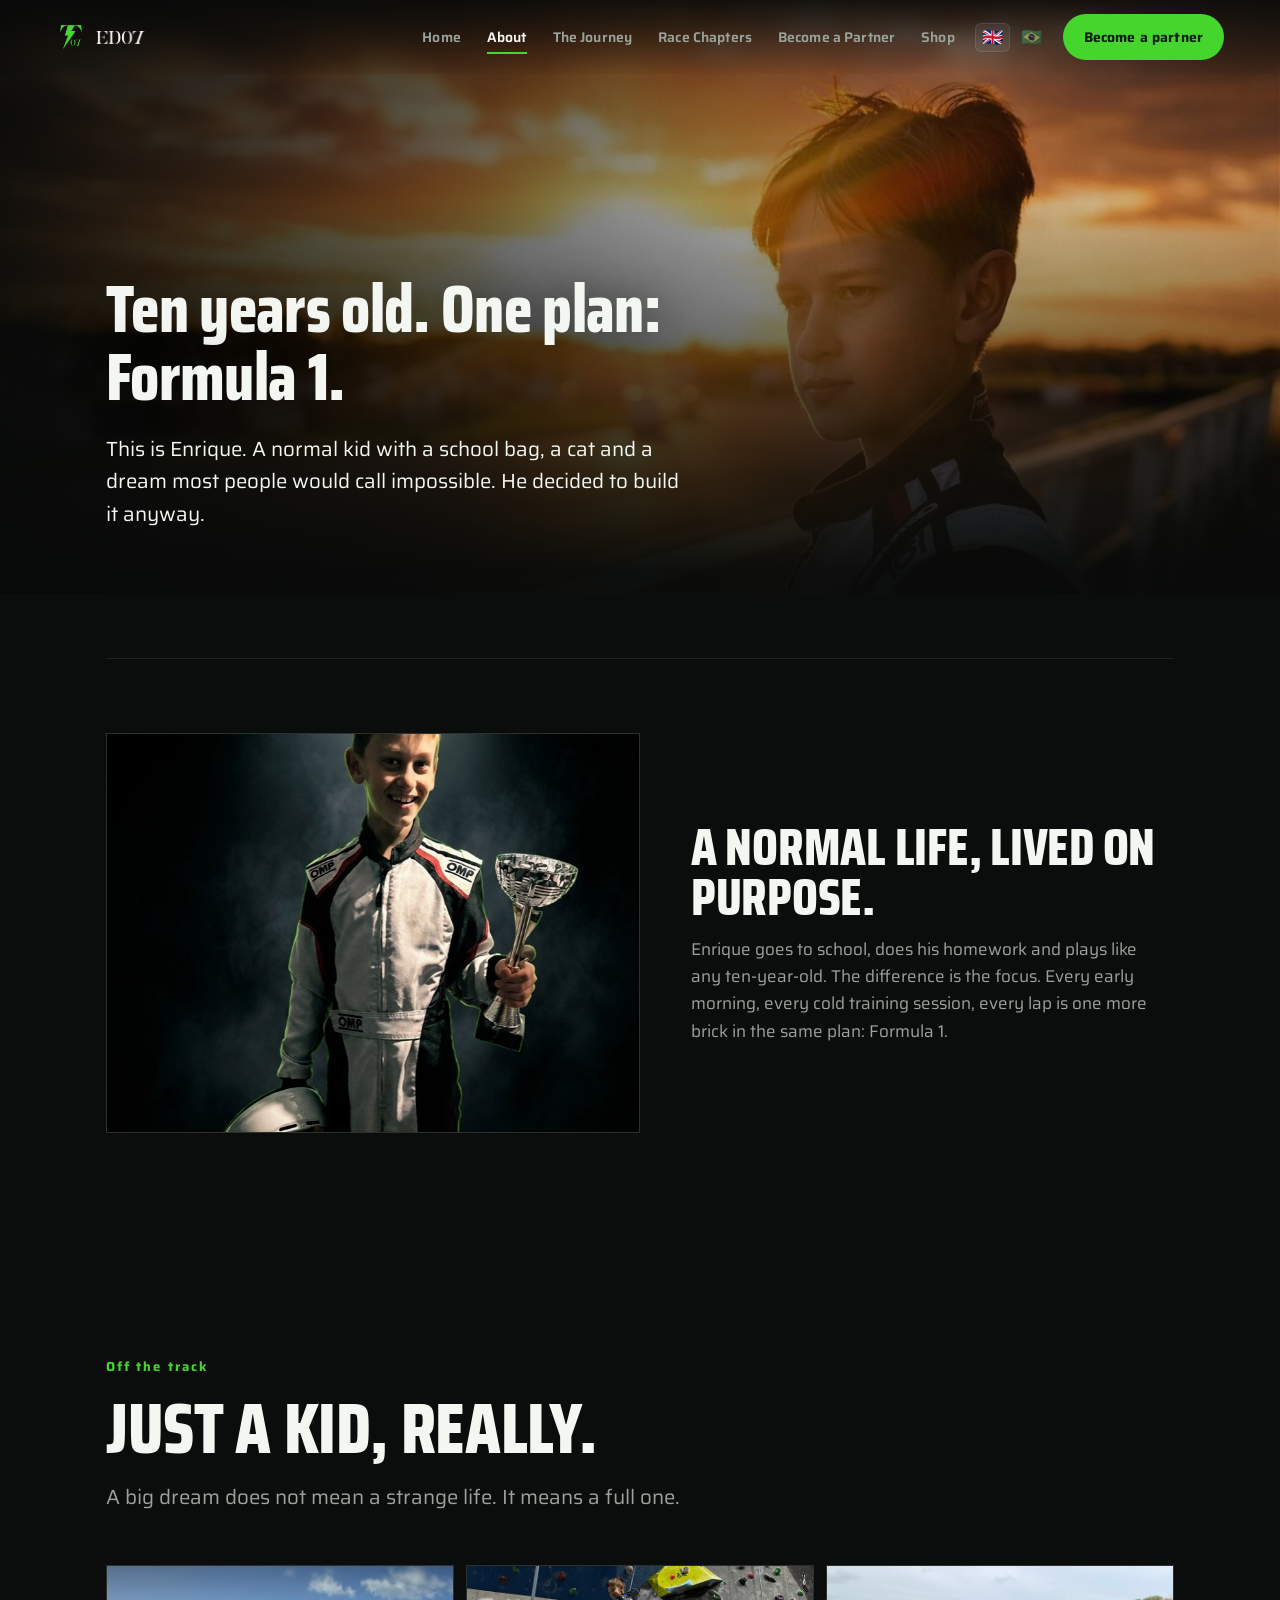
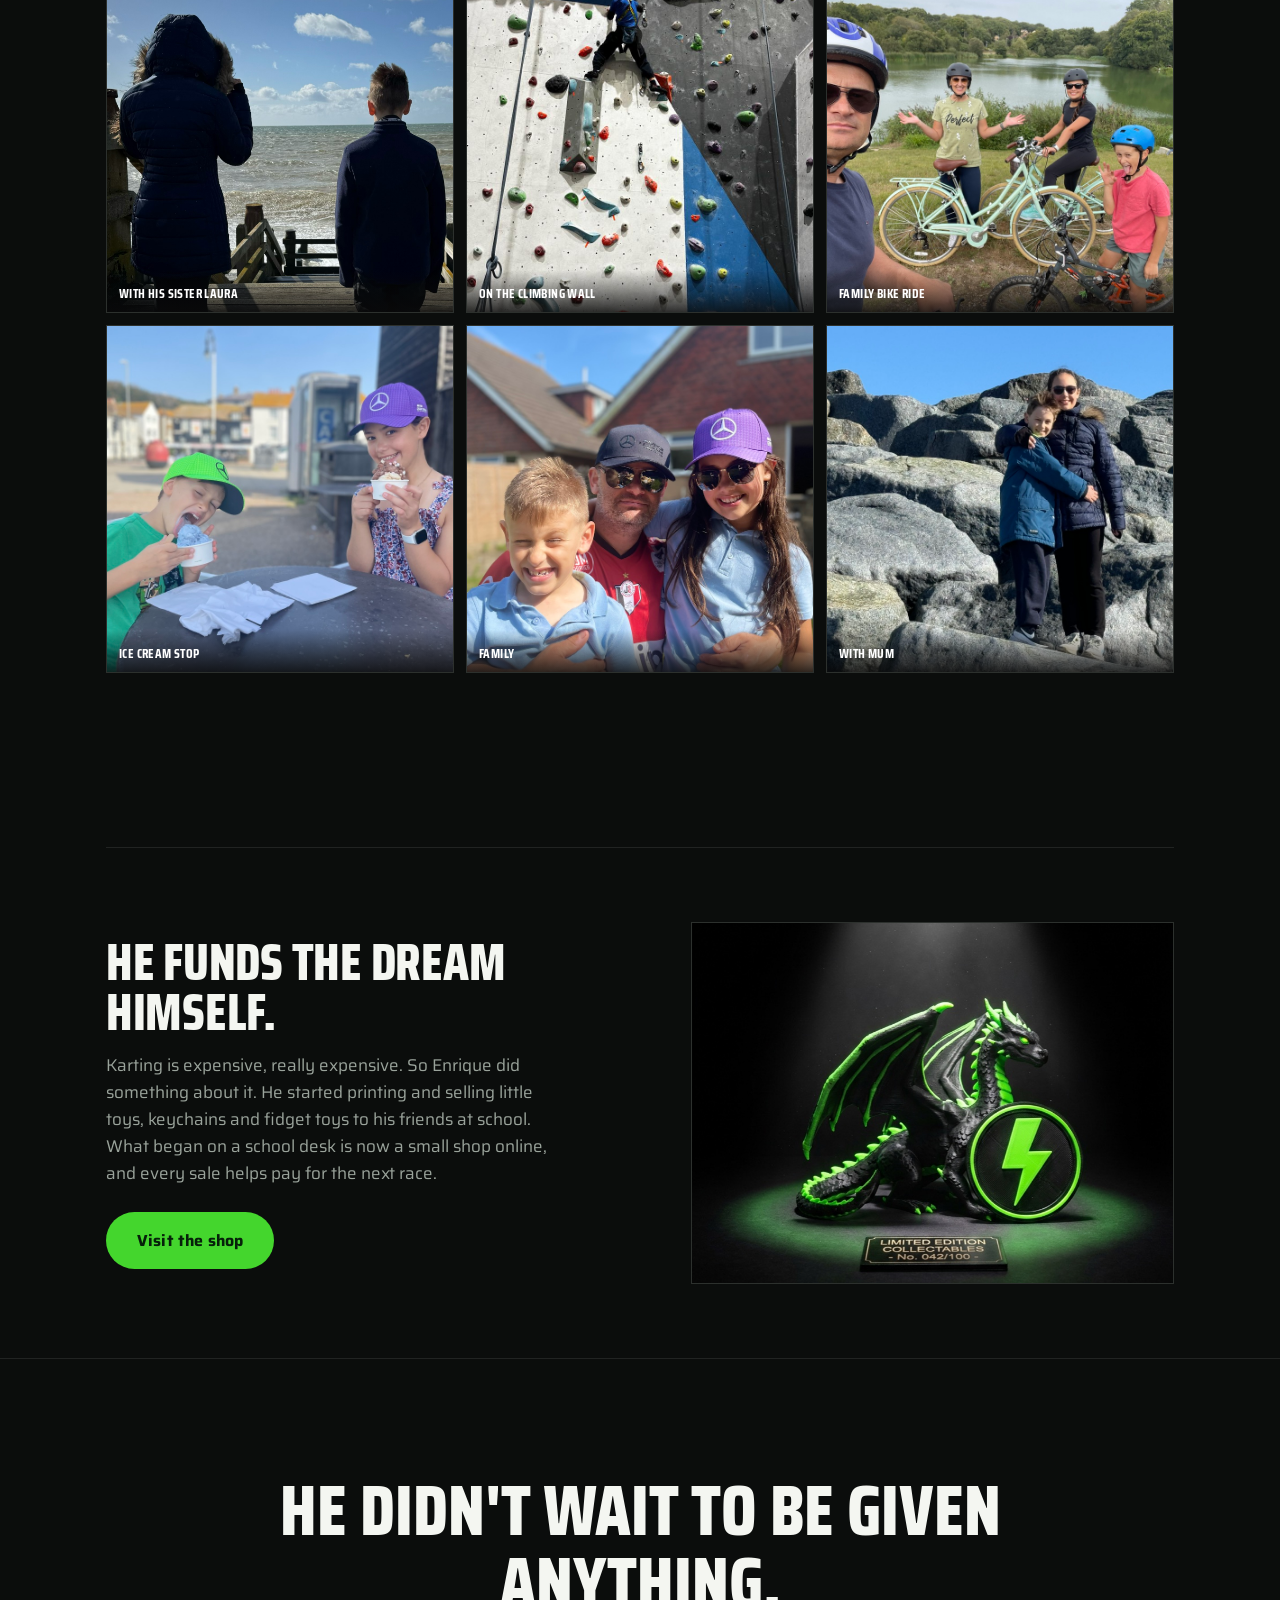
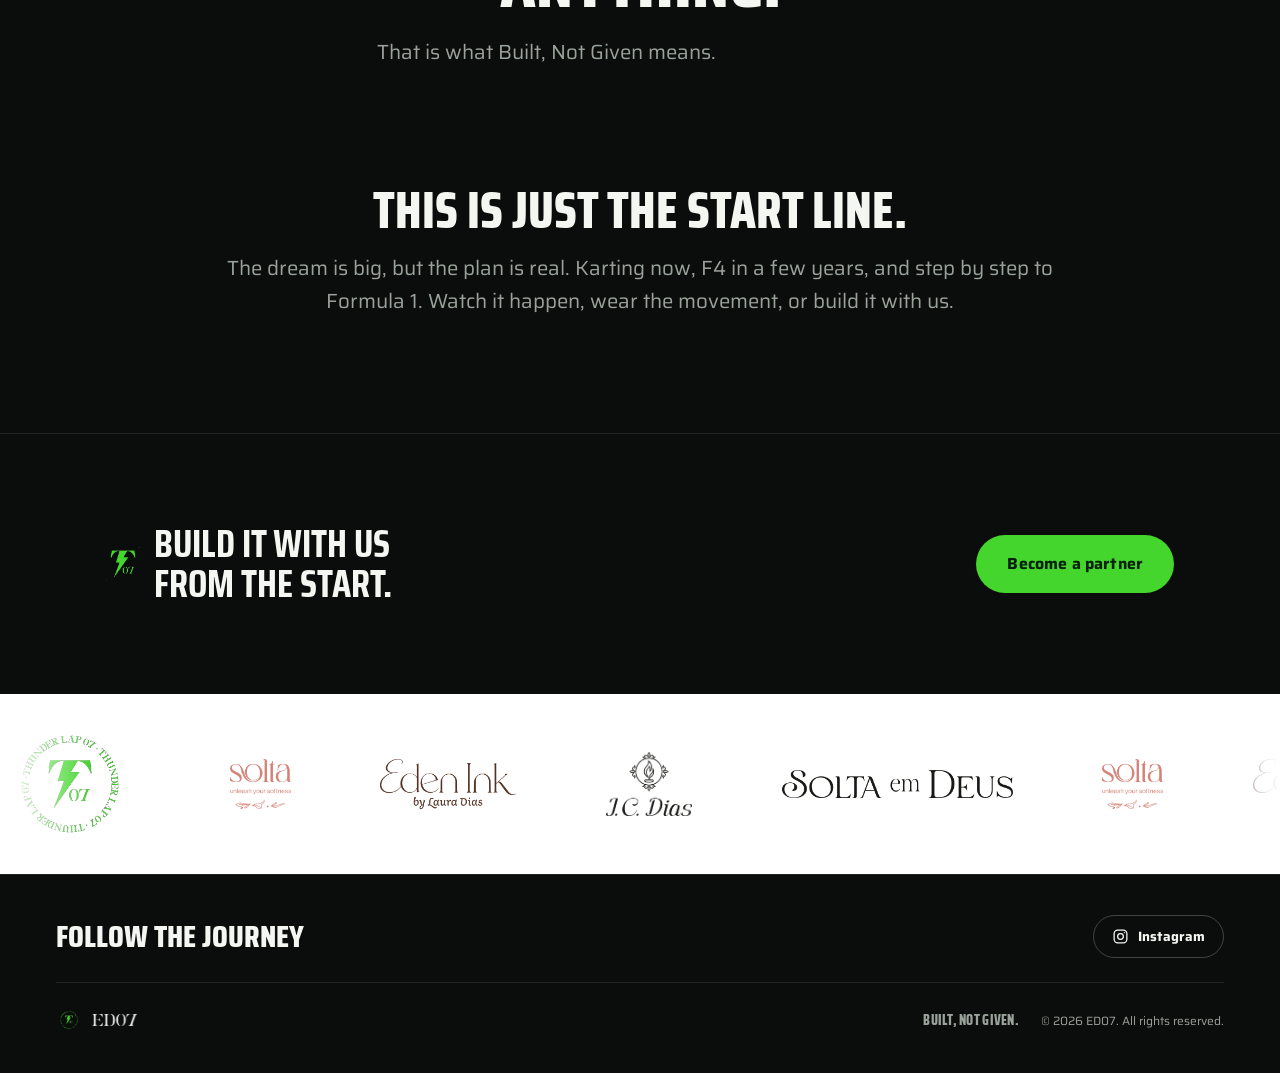
==== about.html @ 22069d7a "About: fix hero crop + real off-track life photos in gallery Co-Authored-By: Claude Opus 4.8 <norepl" ====
<!DOCTYPE html>
<html lang="en">
<head>
<meta charset="UTF-8">
<meta name="viewport" content="width=device-width, initial-scale=1.0">
<title>About — ED07</title>
<meta name="description" content="A ten-year-old with one plan: Formula 1. The story of Enrique, and why it is Built, Not Given.">
<link rel="preconnect" href="https://fonts.googleapis.com">
<link rel="preconnect" href="https://fonts.gstatic.com" crossorigin>
<link href="https://fonts.googleapis.com/css2?family=Saira:wght@400;600;700&family=Saira+Condensed:wght@700;800&display=swap" rel="stylesheet">
<link rel="stylesheet" href="ed07.css">
</head>
<body>

<!-- NAV -->
<header class="nav">
  <a class="brand" href="index.html" aria-label="ED07 home">
    <img class="mk" src="assets/ed07-mark-green.png" alt="">
    <img class="wd" src="assets/ed07-wordmark-white.png" alt="ED07">
  </a>
  <nav class="links" aria-label="Primary">
    <a href="index.html" data-i18n="nav.home">Home</a>
    <a href="journey.html" data-i18n="nav.journey">The Journey</a>
    <a href="race-chapters.html" data-i18n="nav.race">Race Chapters</a>
    <a href="become-a-partner.html" data-i18n="nav.partner">Become a Partner</a>
    <a href="shop.html" data-i18n="nav.shop">Shop</a>
  </nav>
  <div class="tools">
    <div class="lang" role="group" aria-label="Language">
      <button data-lang="en" aria-pressed="true" title="English">🇬🇧</button>
      <button data-lang="pt" aria-pressed="false" title="Português (Brasil)">🇧🇷</button>
    </div>
    <a class="btn btn-primary" href="become-a-partner.html" data-i18n="cta.partner">Become a partner</a>
    <button class="burger" aria-label="Menu" aria-expanded="false">
      <svg width="22" height="22" viewBox="0 0 24 24" fill="none" stroke="currentColor" stroke-width="2"><line x1="3" y1="7" x2="21" y2="7"/><line x1="3" y1="12" x2="21" y2="12"/><line x1="3" y1="17" x2="21" y2="17"/></svg>
    </button>
  </div>
</header>

<!-- HERO -->
<section class="hero hero-short">
  <div class="hero-photo"><img src="assets/gateway-hero.jpg" alt="Enrique off the track" style="object-position:68% 14%"></div>
  <div class="hero-grad"></div>
  <div class="wrap hero-inner">
    <h1 class="display" data-reveal="1" data-i18n="ab.h1">Ten years old. One plan: Formula 1.</h1>
    <p class="hero-sub" data-reveal="2" data-i18n="ab.sub">This is Enrique. A normal kid with a school bag, a cat and a dream most people would call impossible. He decided to build it anyway.</p>
  </div>
</section>

<!-- STORY -->
<main>
  <div class="wrap">
    <section class="prod">
      <div class="prod-media"><img src="assets/card-enrique.jpg" alt="Enrique at home"></div>
      <div class="prod-copy">
        <h2 data-i18n="ab.b1.t">A normal life, lived on purpose.</h2>
        <p data-i18n="ab.b1.p">Enrique goes to school, does his homework and plays like any ten-year-old. The difference is the focus. Every early morning, every cold training session, every lap is one more brick in the same plan: Formula 1.</p>
      </div>
    </section>
  </div>

  <!-- OFF-TRACK GALLERY -->
  <section class="events about-gallery">
    <div class="wrap">
      <p class="kicker" data-i18n="ab.gal.kicker">Off the track</p>
      <h2 data-i18n="ab.gal.t">Just a kid, really.</h2>
      <p class="lede" data-i18n="ab.gal.lede">A big dream does not mean a strange life. It means a full one.</p>
      <div class="ev-grid">
        <div class="tile"><img src="assets/real-sea-laura.jpg" alt="Enrique and his sister Laura at the sea" style="object-position:60% 35%"><span class="cap" data-i18n="ab.gal.1">With his sister Laura</span></div>
        <div class="tile"><img src="assets/real-climbing.jpg" alt="Enrique on the climbing wall" style="object-position:50% 30%"><span class="cap" data-i18n="ab.gal.2">On the climbing wall</span></div>
        <div class="tile"><img src="assets/real-family-bikes.jpg" alt="The whole family on a bike ride"><span class="cap" data-i18n="ab.gal.3">Family bike ride</span></div>
        <div class="tile"><img src="assets/real-icecream.jpg" alt="Ice cream by the sea" style="object-position:50% 45%"><span class="cap" data-i18n="ab.gal.4">Ice cream stop</span></div>
        <div class="tile"><img src="assets/real-family-garden.jpg" alt="Enrique with his dad and sister" style="object-position:50% 40%"><span class="cap" data-i18n="ab.gal.5">Family</span></div>
        <div class="tile"><img src="assets/real-mum.jpg" alt="Enrique with his mum" style="object-position:50% 30%"><span class="cap" data-i18n="ab.gal.6">With mum</span></div>
      </div>
    </div>
  </section>

  <div class="wrap">
    <section class="prod rev">
      <div class="prod-media"><img src="assets/card-collect.jpg" alt="The 3D printed toys Enrique makes and sells"></div>
      <div class="prod-copy">
        <h2 data-i18n="ab.b2.t">He funds the dream himself.</h2>
        <p data-i18n="ab.b2.p">Karting is expensive, really expensive. So Enrique did something about it. He started printing and selling little toys, keychains and fidget toys to his friends at school. What began on a school desk is now a small shop online, and every sale helps pay for the next race.</p>
        <a class="btn btn-primary btn-lg" href="shop.html" data-i18n="ab.b2.btn">Visit the shop</a>
      </div>
    </section>
  </div>

  <!-- PULL QUOTE -->
  <section class="pullquote">
    <div class="wrap">
      <p class="pq" data-reveal="1" data-i18n="ab.pull">He didn't wait to be given anything.</p>
      <p class="pqs" data-reveal="2" data-i18n="ab.pull2">That is what Built, Not Given means.</p>
    </div>
  </section>

  <!-- END -->
  <section class="pullquote" style="border-top:0;padding-top:0">
    <div class="wrap">
      <p class="pq" style="font-size:clamp(1.8rem,4.5vw,3.2rem)" data-i18n="ab.end.t">This is just the start line.</p>
      <p class="pqs" style="max-width:60ch;margin-left:auto;margin-right:auto" data-i18n="ab.end.p">The dream is big, but the plan is real. Karting now, F4 in a few years, and step by step to Formula 1. Watch it happen, wear the movement, or build it with us.</p>
    </div>
  </section>
</main>

<!-- CTA BAR -->
<section class="ctabar">
  <div class="wrap row">
    <div class="msg"><img src="assets/ed07-mark-green.png" alt=""><span data-i18n="cta.bar">Build it with us from the start.</span></div>
    <a class="btn btn-primary btn-lg" href="become-a-partner.html" data-i18n="cta.partner">Become a partner</a>
  </div>
</section>

<!-- PARTNERS BAND -->
<section class="partners" aria-label="Partners">
  <div class="marquee">
    <div class="marq-set">
      <a class="plogo" href="https://instagram.com/enriquedias07thunderlap" target="_blank" rel="noopener" aria-label="ed07"><img src="assets/ed07-logo-green.png" alt="ED07 Thunder Lap"></a>
      <a class="plogo" href="https://soltalingerie.com" target="_blank" rel="noopener" aria-label="spon"><img src="assets/spon-solta.png" alt="Solta Lingerie"></a>
      <a class="plogo" href="http://edenink.jcdias.com/#en" target="_blank" rel="noopener" aria-label="eden"><img src="assets/eden-ink.png" alt="Eden Ink by Laura Dias"></a>
      <a class="plogo" href="https://jcdias.com" target="_blank" rel="noopener" aria-label="spon"><img src="assets/spon-jcdias-dark.png" alt="J. C. Dias"></a>
      <a class="plogo" href="https://www.soltaemdeus.com/en" target="_blank" rel="noopener" aria-label="spon"><img src="assets/spon-deus-dark.png" alt="Solta em Deus"></a>
      <a class="plogo" href="https://soltalingerie.com" target="_blank" rel="noopener" aria-label="spon"><img src="assets/spon-solta.png" alt="Solta Lingerie"></a>
      <a class="plogo" href="http://edenink.jcdias.com/#en" target="_blank" rel="noopener" aria-label="eden"><img src="assets/eden-ink.png" alt="Eden Ink by Laura Dias"></a>
      <a class="plogo" href="https://jcdias.com" target="_blank" rel="noopener" aria-label="spon"><img src="assets/spon-jcdias-dark.png" alt="J. C. Dias"></a>
      <a class="plogo" href="https://www.soltaemdeus.com/en" target="_blank" rel="noopener" aria-label="spon"><img src="assets/spon-deus-dark.png" alt="Solta em Deus"></a>
    </div>
    <div class="marq-set" aria-hidden="true">
      <a class="plogo" href="https://instagram.com/enriquedias07thunderlap" target="_blank" rel="noopener" aria-label="ed07"><img src="assets/ed07-logo-green.png" alt=""></a>
      <a class="plogo" href="https://soltalingerie.com" target="_blank" rel="noopener" aria-label="spon"><img src="assets/spon-solta.png" alt=""></a>
      <a class="plogo" href="http://edenink.jcdias.com/#en" target="_blank" rel="noopener" aria-label="eden"><img src="assets/eden-ink.png" alt=""></a>
      <a class="plogo" href="https://jcdias.com" target="_blank" rel="noopener" aria-label="spon"><img src="assets/spon-jcdias-dark.png" alt=""></a>
      <a class="plogo" href="https://www.soltaemdeus.com/en" target="_blank" rel="noopener" aria-label="spon"><img src="assets/spon-deus-dark.png" alt=""></a>
      <a class="plogo" href="https://soltalingerie.com" target="_blank" rel="noopener" aria-label="spon"><img src="assets/spon-solta.png" alt=""></a>
      <a class="plogo" href="http://edenink.jcdias.com/#en" target="_blank" rel="noopener" aria-label="eden"><img src="assets/eden-ink.png" alt=""></a>
      <a class="plogo" href="https://jcdias.com" target="_blank" rel="noopener" aria-label="spon"><img src="assets/spon-jcdias-dark.png" alt=""></a>
      <a class="plogo" href="https://www.soltaemdeus.com/en" target="_blank" rel="noopener" aria-label="spon"><img src="assets/spon-deus-dark.png" alt=""></a>
    </div>
  </div>
</section>

<!-- FOOTER -->
<footer class="footer">
  <div class="footer-row">
    <a class="flogo" href="index.html"><img class="mk" src="assets/ed07-logo-green.png" alt=""><img class="wd" src="assets/ed07-wordmark-white.png" alt="ED07"></a>
    <span class="motto">BUILT, NOT GIVEN.</span>
    <span class="cr">© 2026 ED07. <span data-i18n="foot.rights">All rights reserved.</span></span>
    <div class="socials">
      <a href="https://instagram.com/enriquedias07thunderlap" target="_blank" rel="noopener" aria-label="Instagram"><svg viewBox="0 0 24 24" fill="none" stroke="currentColor" stroke-width="1.8"><rect x="3" y="3" width="18" height="18" rx="5"/><circle cx="12" cy="12" r="4"/><circle cx="17.5" cy="6.5" r="1" fill="currentColor" stroke="none"/></svg></a>
    </div>
  </div>
</footer>

<script src="ed07.js"></script>
</body>
</html>
---- ed07.css ----
/* ===========================================================
   ED07 — Built, Not Given
   Shared design system (v2)
   =========================================================== */

:root{
  /* palette — grounded in the kart livery: asphalt + lime, off-white as the true secondary */
  --asphalt:#0B0D0C;
  --asphalt-2:#111412;
  --carbon:#171B18;
  --carbon-line:rgba(255,255,255,.09);
  --paper:#ECEEE8;          /* museum wall / light sections */
  --paper-ink:#14130F;      /* text on paper */
  --paper-line:#d7d9d1;
  --ink:#F4F6F1;            /* text on dark */
  --ink-soft:#9AA39B;       /* muted text on dark */
  --lime:#44D62D;           /* ED07 racing green */
  --lime-deep:#1C7A12;

  --maxw:1180px;
  --gutter:clamp(18px,5vw,56px);

  --fdisp:"Saira Condensed","Arial Narrow",sans-serif;
  --fbody:"Saira","Helvetica Neue",Arial,sans-serif;

  --ease:cubic-bezier(.16,1,.3,1);
}

*{box-sizing:border-box;margin:0;padding:0}
html{scroll-behavior:smooth}
body{
  background:var(--asphalt);
  color:var(--ink);
  font-family:var(--fbody);
  font-size:17px;
  line-height:1.6;
  -webkit-font-smoothing:antialiased;
  overflow-x:hidden;
}
img{display:block;max-width:100%}
a{color:inherit;text-decoration:none}

.wrap{max-width:var(--maxw);margin-inline:auto;padding-inline:var(--gutter)}

/* ---------- type ---------- */
.display{font-family:var(--fdisp);font-weight:800;line-height:.92;letter-spacing:-.01em;text-transform:none}
h1,h2,h3{font-family:var(--fdisp);font-weight:800;line-height:.96;letter-spacing:-.005em}
p{max-width:62ch}
.lime{color:var(--lime)}

/* ---------- top nav ---------- */
.nav{
  position:fixed;inset:0 0 auto 0;z-index:60;
  display:flex;align-items:center;gap:20px;
  padding:14px var(--gutter);
  background:linear-gradient(to bottom,rgba(8,10,9,.85),rgba(8,10,9,0));
  backdrop-filter:blur(8px);
  transition:background .3s var(--ease);
}
.nav.solid{background:rgba(9,11,10,.92);border-bottom:1px solid var(--carbon-line)}
body.nav-solid .nav{background:rgba(9,11,10,.95);border-bottom:1px solid var(--carbon-line)}
.nav .brand{display:flex;align-items:center;gap:10px;margin-right:auto}
.nav .brand img.mk{height:30px;width:auto}
.nav .brand img.wd{height:13px;width:auto;opacity:.95}
.nav .links{display:flex;align-items:center;gap:26px}
.nav .links a{
  font-family:var(--fbody);font-weight:600;font-size:14px;letter-spacing:.01em;
  color:var(--ink-soft);position:relative;padding:4px 0;transition:color .2s;
}
.nav .links a:hover,.nav .links a[aria-current="page"]{color:var(--ink)}
.nav .links a[aria-current="page"]::after{
  content:"";position:absolute;left:0;right:0;bottom:-2px;height:2px;background:var(--lime)
}
.nav .tools{display:flex;align-items:center;gap:14px}

/* language flags */
.lang{display:flex;gap:4px;align-items:center}
.lang button{
  background:none;border:1px solid transparent;border-radius:6px;cursor:pointer;
  font-size:17px;line-height:1;padding:5px 6px;filter:grayscale(.5) opacity(.6);transition:.18s;
}
.lang button:hover{filter:none}
.lang button[aria-pressed="true"]{filter:none;border-color:var(--carbon-line);background:rgba(255,255,255,.06)}

.btn{
  display:inline-flex;align-items:center;justify-content:center;
  font-family:var(--fbody);font-weight:700;font-size:14px;letter-spacing:.01em;
  padding:11px 20px;border-radius:999px;cursor:pointer;border:1px solid transparent;
  transition:transform .15s var(--ease),background .2s,color .2s,border-color .2s;
}
.btn-primary{background:var(--lime);color:#06210A}
.btn-primary:hover{transform:translateY(-1px);background:#54ee3b}
.btn-ghost{border-color:rgba(255,255,255,.28);color:var(--ink)}
.btn-ghost:hover{border-color:var(--lime);color:var(--lime)}
.btn-lg{padding:15px 30px;font-size:16px}

/* burger (mobile) */
.burger{display:none;background:none;border:0;cursor:pointer;width:30px;height:30px;color:var(--ink)}

/* ---------- hero (home) ---------- */
.hero{position:relative;min-height:100svh;display:flex;align-items:flex-end;overflow:hidden}
.hero-photo{position:absolute;inset:0;z-index:0}
.hero-photo img{width:100%;height:100%;object-fit:cover;object-position:72% 50%}
.hero-grad{position:absolute;inset:0;z-index:1;
  background:
   linear-gradient(to top,rgba(8,10,9,.97) 4%,rgba(8,10,9,.55) 38%,rgba(8,10,9,.2) 66%,rgba(8,10,9,.5) 100%),
   linear-gradient(to right,rgba(8,10,9,.92) 0%,rgba(8,10,9,.35) 46%,rgba(8,10,9,0) 74%)}
.hero-inner{position:relative;z-index:2;width:100%;padding-bottom:clamp(44px,7vh,88px)}
.hero h1{
  font-size:clamp(3rem,9vw,8rem);
  text-transform:uppercase;
  max-width:12ch;
  text-shadow:0 2px 40px rgba(0,0,0,.45);
}
.hero-sub{margin-top:22px;font-size:clamp(1.05rem,1.6vw,1.3rem);color:var(--ink);max-width:42ch;font-weight:400}
.hero-id{margin-top:14px;color:var(--ink-soft);font-size:15px;font-weight:600}
.hero-actions{margin-top:30px;display:flex;gap:14px;flex-wrap:wrap}
.scrollcue{position:absolute;left:50%;bottom:20px;z-index:2;transform:translateX(-50%);
  color:var(--ink-soft);font-size:11px;letter-spacing:.2em;text-align:center}
.scrollcue .bar{width:1px;height:38px;margin:8px auto 0;background:linear-gradient(var(--lime),transparent);animation:cue 2.2s var(--ease) infinite}
@keyframes cue{0%,100%{transform:scaleY(.4);opacity:.4;transform-origin:top}50%{transform:scaleY(1);opacity:1}}

/* ---------- home: where to next (index list) ---------- */
.next{padding:clamp(60px,9vw,120px) 0;border-top:1px solid var(--carbon-line)}
.sec-label{font-family:var(--fbody);font-weight:700;font-size:13px;letter-spacing:.14em;color:var(--lime);margin-bottom:28px}
.idx{display:flex;flex-direction:column}
.idx a{
  display:grid;grid-template-columns:1fr auto;gap:10px 24px;align-items:baseline;
  padding:26px 0;border-top:1px solid var(--carbon-line);transition:padding-left .25s var(--ease),color .25s;
}
.idx a:last-child{border-bottom:1px solid var(--carbon-line)}
.idx a:hover{padding-left:14px}
.idx .t{font-family:var(--fdisp);font-weight:800;font-size:clamp(2rem,5vw,3.4rem);text-transform:uppercase;line-height:1}
.idx a:hover .t{color:var(--lime)}
.idx .d{color:var(--ink-soft);font-size:15px;max-width:38ch;grid-column:1;font-weight:400}
.idx .go{align-self:center;grid-row:1/3;color:var(--ink-soft);font-size:28px;transition:transform .25s var(--ease),color .25s;font-family:var(--fdisp)}
.idx a:hover .go{color:var(--lime);transform:translateX(6px)}

/* ---------- journey (museum / light) ---------- */
.gallery{background:var(--paper);color:var(--paper-ink);padding:clamp(72px,9vw,112px) 0 clamp(70px,9vw,120px)}
.gallery .kicker{font-weight:700;font-size:13px;letter-spacing:.16em;color:var(--lime-deep);margin-bottom:16px}
.gallery h1{font-size:clamp(3rem,9vw,7rem);text-transform:uppercase;color:var(--paper-ink)}
.gallery .lede{margin-top:20px;font-size:clamp(1.05rem,1.6vw,1.3rem);color:#3b3a33;max-width:46ch}
.art-grid{
  margin-top:clamp(48px,6vw,80px);
  display:grid;grid-template-columns:repeat(3,1fr);gap:clamp(20px,3vw,40px);
}
.art figure{margin:0}
.art .plinth{
  position:relative;aspect-ratio:4/5;background:#fff;border:1px solid var(--paper-line);
  display:grid;place-items:center;overflow:hidden;
}
.art .plinth > img{width:100%;height:100%;object-fit:cover}
.art .plinth .ph{display:flex;flex-direction:column;align-items:center;gap:10px;color:#b9bbb0;opacity:.7}
.art .num{font-family:var(--fdisp);font-weight:800;font-size:clamp(3.5rem,7vw,5.5rem);color:var(--paper-line);line-height:1}
.art .ph-mk{height:26px;opacity:.5}
.art figcaption{display:flex;justify-content:space-between;align-items:baseline;padding-top:14px;border-top:2px solid var(--paper-ink);margin-top:14px}
.art .name{font-family:var(--fdisp);font-weight:700;font-size:1.5rem;text-transform:uppercase;letter-spacing:.01em}
.art .meta{font-weight:700;font-size:13px;color:#7c7b70;letter-spacing:.08em}
.art-note{margin-top:34px;font-size:13px;color:#8a897e}

/* ---------- shop ---------- */
.shop{padding:140px 0 clamp(60px,9vw,110px)}
.shop .kicker{font-weight:700;font-size:13px;letter-spacing:.16em;color:var(--lime);margin-bottom:16px}
.shop h1{font-size:clamp(3rem,9vw,7rem);text-transform:uppercase}
.shop .lede{margin-top:18px;color:var(--ink-soft);font-size:clamp(1.05rem,1.6vw,1.3rem);max-width:48ch;font-weight:400}
.prod{display:grid;grid-template-columns:1.05fr .95fr;gap:clamp(24px,4vw,60px);align-items:center;
  padding:clamp(40px,6vw,74px) 0;border-top:1px solid var(--carbon-line);margin-top:clamp(40px,6vw,64px)}
.prod+.prod{margin-top:0}
.prod.rev .prod-media{order:2}
.prod-media{background:var(--carbon);border:1px solid var(--carbon-line);overflow:hidden;aspect-ratio:4/3}
.prod-media img{width:100%;height:100%;object-fit:cover}
.prod h2{font-size:clamp(2rem,4.5vw,3.2rem);text-transform:uppercase;line-height:.98}
.prod p{margin-top:14px;color:var(--ink-soft);max-width:42ch}
.prod .pnote{margin-top:14px;font-size:13px;color:var(--ink-soft)}
.prod .btn{margin-top:24px}
@media(max-width:860px){
  .prod{grid-template-columns:1fr;gap:22px}
  .prod.rev .prod-media{order:0}
}

/* ---------- partners band (home) — white marquee ---------- */
.partners{background:#fff;overflow:hidden;padding:20px 0;position:relative}
.partners::before,.partners::after{content:"";position:absolute;top:0;bottom:0;width:90px;z-index:2;pointer-events:none}
.partners::before{left:0;background:linear-gradient(to right,#fff,rgba(255,255,255,0))}
.partners::after{right:0;background:linear-gradient(to left,#fff,rgba(255,255,255,0))}
.marquee{display:flex;width:max-content;animation:marq 30s linear infinite}
.partners:hover .marquee{animation-play-state:paused}
.marq-set{display:flex;align-items:center;gap:clamp(52px,7vw,92px);padding-right:clamp(52px,7vw,92px)}
.marq-set img{height:clamp(34px,4.5vw,50px);width:auto}
.marq-set img[src*="jcdias"]{height:clamp(42px,5.5vw,64px)}
.marq-set img[src*="deus"]{height:clamp(20px,2.4vw,28px)}
.marq-set img[src*="ed07-logo"]{height:clamp(104px,14vw,140px)}
.marq-set a.plogo{display:inline-flex;align-items:center;line-height:0;cursor:pointer}
.marq-set a.plogo img{display:block}
.marq-set .txt{font-family:var(--fdisp);font-weight:800;font-size:clamp(26px,3.4vw,40px);letter-spacing:.02em;color:#141310;white-space:nowrap}
@keyframes marq{from{transform:translateX(0)}to{transform:translateX(-50%)}}
@media(prefers-reduced-motion:reduce){.marquee{animation:none;justify-content:center;flex-wrap:wrap;width:100%}}

/* ---------- become a partner ---------- */
.pp{padding:140px 0 0}
.pp-hero h1{font-size:clamp(2.6rem,6.5vw,5rem);text-transform:uppercase;line-height:.98}
.pp-hero h1 .l2{color:var(--lime)}
.pp-hero .lede{margin-top:22px;color:var(--ink-soft);font-size:clamp(1.05rem,1.6vw,1.28rem);max-width:60ch}
.pp-hero .acts{margin-top:30px;display:flex;gap:14px;flex-wrap:wrap}

.tiers{padding:clamp(54px,8vw,96px) 0}
.tier-grid{display:grid;grid-template-columns:repeat(auto-fit,minmax(214px,1fr));gap:14px;margin-top:28px}
.tier{background:var(--carbon);border:1px solid var(--carbon-line);border-radius:14px;padding:22px 20px;display:flex;flex-direction:column}
.tier.feat{border-color:var(--lime)}
.tier .badge{align-self:flex-start;font-size:10px;font-weight:800;letter-spacing:.06em;text-transform:uppercase;color:#06210A;background:var(--lime);padding:3px 9px;border-radius:999px;margin-bottom:10px}
.tier .tname{font-family:var(--fdisp);font-weight:800;font-size:1.55rem;text-transform:uppercase;line-height:1}
.tier .price{margin-top:12px;font-family:var(--fdisp);font-weight:800;font-size:2rem;line-height:1}
.tier .price span{font-family:var(--fbody);font-weight:600;font-size:13px;color:var(--ink-soft)}
.tier .pm{color:var(--ink-soft);font-size:12.5px;margin-top:5px;min-height:16px}
.tier .sonly{color:var(--lime);font-size:11.5px;font-weight:700;margin-top:5px}
.tier ul{list-style:none;margin:16px 0 20px;display:flex;flex-direction:column;gap:9px}
.tier li{font-size:13px;color:var(--ink);padding-left:17px;position:relative;line-height:1.4}
.tier li::before{content:"";position:absolute;left:0;top:6px;width:6px;height:6px;background:var(--lime);border-radius:50%}
.tier .btn{margin-top:auto;width:100%}

.founding{background:linear-gradient(100deg,#102c13,#0b0d0c 70%);border:1px solid var(--lime-deep);border-radius:16px;padding:clamp(26px,4vw,44px);margin-top:clamp(36px,5vw,60px)}
.founding .ft{font-family:var(--fdisp);font-weight:800;font-size:clamp(1.6rem,3.5vw,2.6rem);text-transform:uppercase;color:var(--lime)}
.founding p{margin-top:12px;color:var(--ink);max-width:66ch}

.pay{padding:clamp(40px,6vw,80px) 0;border-top:1px solid var(--carbon-line)}
.pay-grid{display:grid;grid-template-columns:1fr 1fr;gap:16px;margin-top:24px}
.pay-card{background:var(--carbon);border:1px solid var(--carbon-line);border-radius:14px;padding:24px}
.pay-card h3{font-size:1.3rem;text-transform:uppercase}
.pay-card p{margin-top:10px;color:var(--ink-soft)}

.addons{padding:clamp(40px,6vw,70px) 0;border-top:1px solid var(--carbon-line)}
.addons ul{list-style:none;margin-top:22px;display:grid;grid-template-columns:repeat(auto-fit,minmax(240px,1fr));gap:12px}
.addons li{background:var(--asphalt-2);border:1px solid var(--carbon-line);border-radius:10px;padding:14px 16px;font-size:14px;color:var(--ink)}

.pcta{padding:clamp(56px,8vw,110px) var(--gutter);text-align:center;border-top:1px solid var(--carbon-line)}
.pcta h2{font-size:clamp(2rem,5vw,3.6rem);text-transform:uppercase}
.pcta .acts{margin-top:26px;display:flex;gap:14px;justify-content:center;flex-wrap:wrap}

@media(max-width:860px){
  .pay-grid{grid-template-columns:1fr}
}

/* ---------- journey: events gallery (dark, after the museum) ---------- */
.events{background:var(--asphalt);color:var(--ink);padding:clamp(118px,13vw,150px) 0 clamp(70px,9vw,110px)}
.events .kicker{font-weight:700;font-size:13px;letter-spacing:.16em;color:var(--lime);margin-bottom:16px}
.events h2{font-size:clamp(2.4rem,6vw,4.4rem);text-transform:uppercase;line-height:.98}
.events .lede{margin-top:18px;color:var(--ink-soft);font-size:clamp(1.05rem,1.6vw,1.28rem);max-width:48ch}
.ev-grid{margin-top:clamp(32px,4vw,56px);display:grid;grid-template-columns:repeat(3,1fr);grid-auto-rows:1fr;gap:12px}
.ev-grid figure{margin:0;overflow:hidden;background:var(--carbon);border:1px solid var(--carbon-line);aspect-ratio:1}
.ev-grid figure.wide{grid-column:span 2;aspect-ratio:2/1}
.ev-grid img{width:100%;height:100%;object-fit:cover;transition:transform .55s var(--ease)}
.ev-grid figure:hover img{transform:scale(1.05)}
.ev-note{margin-top:28px;font-size:13px;color:var(--ink-soft)}
@media(max-width:640px){
  .ev-grid{grid-template-columns:repeat(2,1fr)}
  .ev-grid figure.wide{grid-column:span 2;aspect-ratio:2/1}
}

/* ---------- race chapters ---------- */
.rc{padding:132px 0 clamp(56px,8vw,96px)}
.rc .kicker{font-weight:700;font-size:13px;letter-spacing:.16em;color:var(--lime);margin-bottom:14px}
.rc h1{font-size:clamp(2.8rem,8vw,6rem);text-transform:uppercase}
.rc .lede{margin-top:18px;color:var(--ink-soft);font-size:clamp(1.05rem,1.6vw,1.28rem);max-width:54ch}
.livebar{display:flex;align-items:center;justify-content:space-between;gap:18px;flex-wrap:wrap;
  background:var(--carbon);border:1px solid var(--carbon-line);border-radius:14px;padding:18px 22px;margin-top:30px}
.livebar .lt{display:flex;align-items:center;gap:13px}
.livebar .dot{width:11px;height:11px;border-radius:50%;background:#ff3b3b;animation:livep 1.8s infinite}
@keyframes livep{0%{box-shadow:0 0 0 0 rgba(255,59,59,.5)}70%{box-shadow:0 0 0 13px rgba(255,59,59,0)}100%{box-shadow:0 0 0 0 rgba(255,59,59,0)}}
.livebar .lt b{font-family:var(--fdisp);font-weight:800;text-transform:uppercase;font-size:clamp(1.3rem,2.4vw,1.7rem);line-height:1}
.livebar .lt span{display:block;color:var(--ink-soft);font-size:13px;margin-top:2px}
.vid-grid{margin-top:clamp(36px,5vw,54px);display:grid;grid-template-columns:repeat(auto-fit,minmax(300px,1fr));gap:20px}
.vid{display:block;color:inherit}
.vid .thumb{position:relative;aspect-ratio:16/9;background:var(--carbon);border:1px solid var(--carbon-line);
  border-radius:12px;overflow:hidden;display:grid;place-items:center}
.vid .thumb img{position:absolute;inset:0;width:100%;height:100%;object-fit:cover}
.vid .play{position:relative;z-index:2;width:58px;height:58px;border-radius:50%;background:rgba(0,0,0,.5);
  border:1px solid rgba(255,255,255,.45);display:grid;place-items:center;transition:background .2s,border-color .2s}
.vid:hover .play{background:var(--lime);border-color:var(--lime)}
.vid .play svg{width:22px;height:22px;fill:#fff;margin-left:3px;transition:fill .2s}
.vid:hover .play svg{fill:#06210A}
.vid.soon{pointer-events:none}
.vid.soon .thumb{opacity:.45}
.vid .cap{display:flex;justify-content:space-between;align-items:baseline;margin-top:13px;gap:10px}
.vid .vtitle{font-family:var(--fdisp);font-weight:800;text-transform:uppercase;font-size:1.4rem;line-height:1}
.vid .vtag{color:var(--ink-soft);font-size:11px;font-weight:700;letter-spacing:.06em;white-space:nowrap}
.vid .vwatch{color:var(--ink-soft);font-size:12.5px;margin-top:4px}
.vid:hover .vwatch{color:var(--lime)}
.rc-note{margin-top:30px;font-size:13px;color:var(--ink-soft)}

/* ---------- cta bar ---------- */
.ctabar{padding:clamp(54px,7vw,90px) 0;border-top:1px solid var(--carbon-line)}
.ctabar .row{display:flex;align-items:center;justify-content:space-between;gap:24px;flex-wrap:wrap}
.ctabar .msg{display:flex;align-items:center;gap:14px;font-family:var(--fdisp);font-weight:700;font-size:clamp(1.5rem,3vw,2.4rem);text-transform:uppercase;line-height:1.05;max-width:20ch}
.ctabar .msg img{height:34px}

/* ---------- follow CTA (injected into footer) ---------- */
.footer .follow-cta{display:flex;align-items:center;justify-content:space-between;gap:18px;flex-wrap:wrap;
  max-width:var(--maxw);margin:0 auto 24px;padding-bottom:24px;border-bottom:1px solid var(--carbon-line)}
.follow-cta .fc-label{font-family:var(--fdisp);font-weight:800;text-transform:uppercase;font-size:clamp(1.3rem,2.6vw,1.95rem);line-height:1}
.fc-btns{display:flex;gap:10px;flex-wrap:wrap}
.fl-btn{display:inline-flex;align-items:center;gap:9px;border:1px solid rgba(255,255,255,.22);border-radius:999px;
  padding:10px 18px;font-weight:700;font-size:13.5px;color:var(--ink);transition:border-color .2s,color .2s}
.fl-btn:hover{border-color:var(--lime);color:var(--lime)}
.fl-btn svg{width:17px;height:17px;flex:none}
.addons-cta{margin-top:20px}

/* ---------- footer ---------- */
.footer{border-top:1px solid var(--carbon-line);padding:40px var(--gutter)}
.footer-row{max-width:var(--maxw);margin-inline:auto;display:flex;align-items:center;gap:22px;flex-wrap:wrap}
.footer .flogo{display:flex;align-items:center;gap:10px;margin-right:auto}
.footer .flogo img.mk{height:26px}.footer .flogo img.wd{height:12px;opacity:.9}
.footer .motto{font-family:var(--fdisp);font-weight:800;letter-spacing:.02em;color:var(--ink-soft);font-size:14px}
.footer .cr{color:var(--ink-soft);font-size:12px}
.socials{display:flex;gap:14px}
.socials a{color:var(--ink-soft);transition:color .2s}
.socials a:hover{color:var(--lime)}
.socials svg{width:20px;height:20px}

/* ---------- reveal (single orchestrated load) ---------- */
[data-reveal]{opacity:0;transform:translateY(18px)}
.ready [data-reveal]{opacity:1;transform:none;transition:opacity .8s var(--ease),transform .8s var(--ease)}
.ready [data-reveal="2"]{transition-delay:.12s}
.ready [data-reveal="3"]{transition-delay:.24s}
.ready [data-reveal="4"]{transition-delay:.36s}

/* ---------- responsive ---------- */
@media(max-width:860px){
  .nav .links{
    position:fixed;inset:60px 0 auto 0;flex-direction:column;align-items:flex-start;gap:0;
    background:rgba(9,11,10,.98);border-bottom:1px solid var(--carbon-line);
    padding:8px var(--gutter) 18px;transform:translateY(-120%);transition:transform .32s var(--ease);
  }
  .nav .links.open{transform:none}
  .nav .links a{padding:13px 0;font-size:16px;width:100%;border-top:1px solid var(--carbon-line)}
  .nav .links a:first-child{border-top:0}
  .nav .links a[aria-current="page"]::after{display:none}
  .burger{display:inline-flex;align-items:center;justify-content:center}
  .nav .tools .btn{display:none}
  .art-grid{grid-template-columns:repeat(2,1fr)}
  .ctabar .row{flex-direction:column;align-items:flex-start}
}
@media(max-width:480px){
  .art-grid{grid-template-columns:1fr 1fr;gap:16px}
  .hero-photo img{object-position:65% 50%}
}

/* ---------- about ---------- */
.hero-short{min-height:66svh}
.hero-short h1{font-size:clamp(2.3rem,5.2vw,4.4rem);text-transform:none;max-width:18ch;line-height:1.02}
.pullquote{text-align:center;padding:clamp(64px,9vw,120px) var(--gutter);border-top:1px solid var(--carbon-line)}
.pullquote .pq{font-family:var(--fdisp);font-weight:800;text-transform:uppercase;font-size:clamp(2.2rem,6vw,4.4rem);line-height:1.03;max-width:22ch;margin:0 auto}
.pullquote .pqs{margin-top:16px;color:var(--ink-soft);font-size:clamp(1.05rem,1.6vw,1.3rem)}
.about-gallery .tile{position:relative;aspect-ratio:1;background:var(--carbon);border:1px solid var(--carbon-line);display:grid;place-items:center;overflow:hidden;transition:border-color .25s}
.about-gallery .tile:hover{border-color:var(--lime)}
.about-gallery .tile img{position:absolute;inset:0;width:100%;height:100%;object-fit:cover}
.about-gallery .tile .ph{display:flex;flex-direction:column;align-items:center;gap:10px;color:var(--ink-soft);padding:14px;text-align:center}
.about-gallery .tile .ph svg{width:26px;height:26px;opacity:.5}
.about-gallery .tile .ph .lbl{font-family:var(--fdisp);font-weight:700;text-transform:uppercase;font-size:.95rem;letter-spacing:.03em;line-height:1.1}
.about-gallery .tile .cap{position:absolute;left:0;right:0;bottom:0;z-index:2;padding:16px 12px 11px;background:linear-gradient(180deg,rgba(10,10,10,0),rgba(10,10,10,.84));color:#fff;font-family:var(--fdisp);font-weight:700;text-transform:uppercase;font-size:.82rem;letter-spacing:.03em;line-height:1.15}

/* ---------- mobile hero ---------- */
@media(max-width:600px){
  .hero-photo img{object-position:56% 36%}
  .hero h1{font-size:clamp(2.9rem,15vw,4rem)}
  .hero-sub{font-size:1.02rem;margin-top:16px;max-width:32ch}
  .hero-id{margin-top:10px;font-size:13px}
  .hero-actions{margin-top:20px;width:100%}
  .hero-actions .btn{flex:1 1 100%;justify-content:center}
  .hero-inner{padding-top:92px;padding-bottom:34px}
  .scrollcue{display:none}
}

/* ---------- a11y ---------- */
:focus-visible{outline:2px solid var(--lime);outline-offset:3px;border-radius:3px}
@media(prefers-reduced-motion:reduce){
  *{animation:none!important;transition:none!important}
  [data-reveal]{opacity:1;transform:none}
  html{scroll-behavior:auto}
}
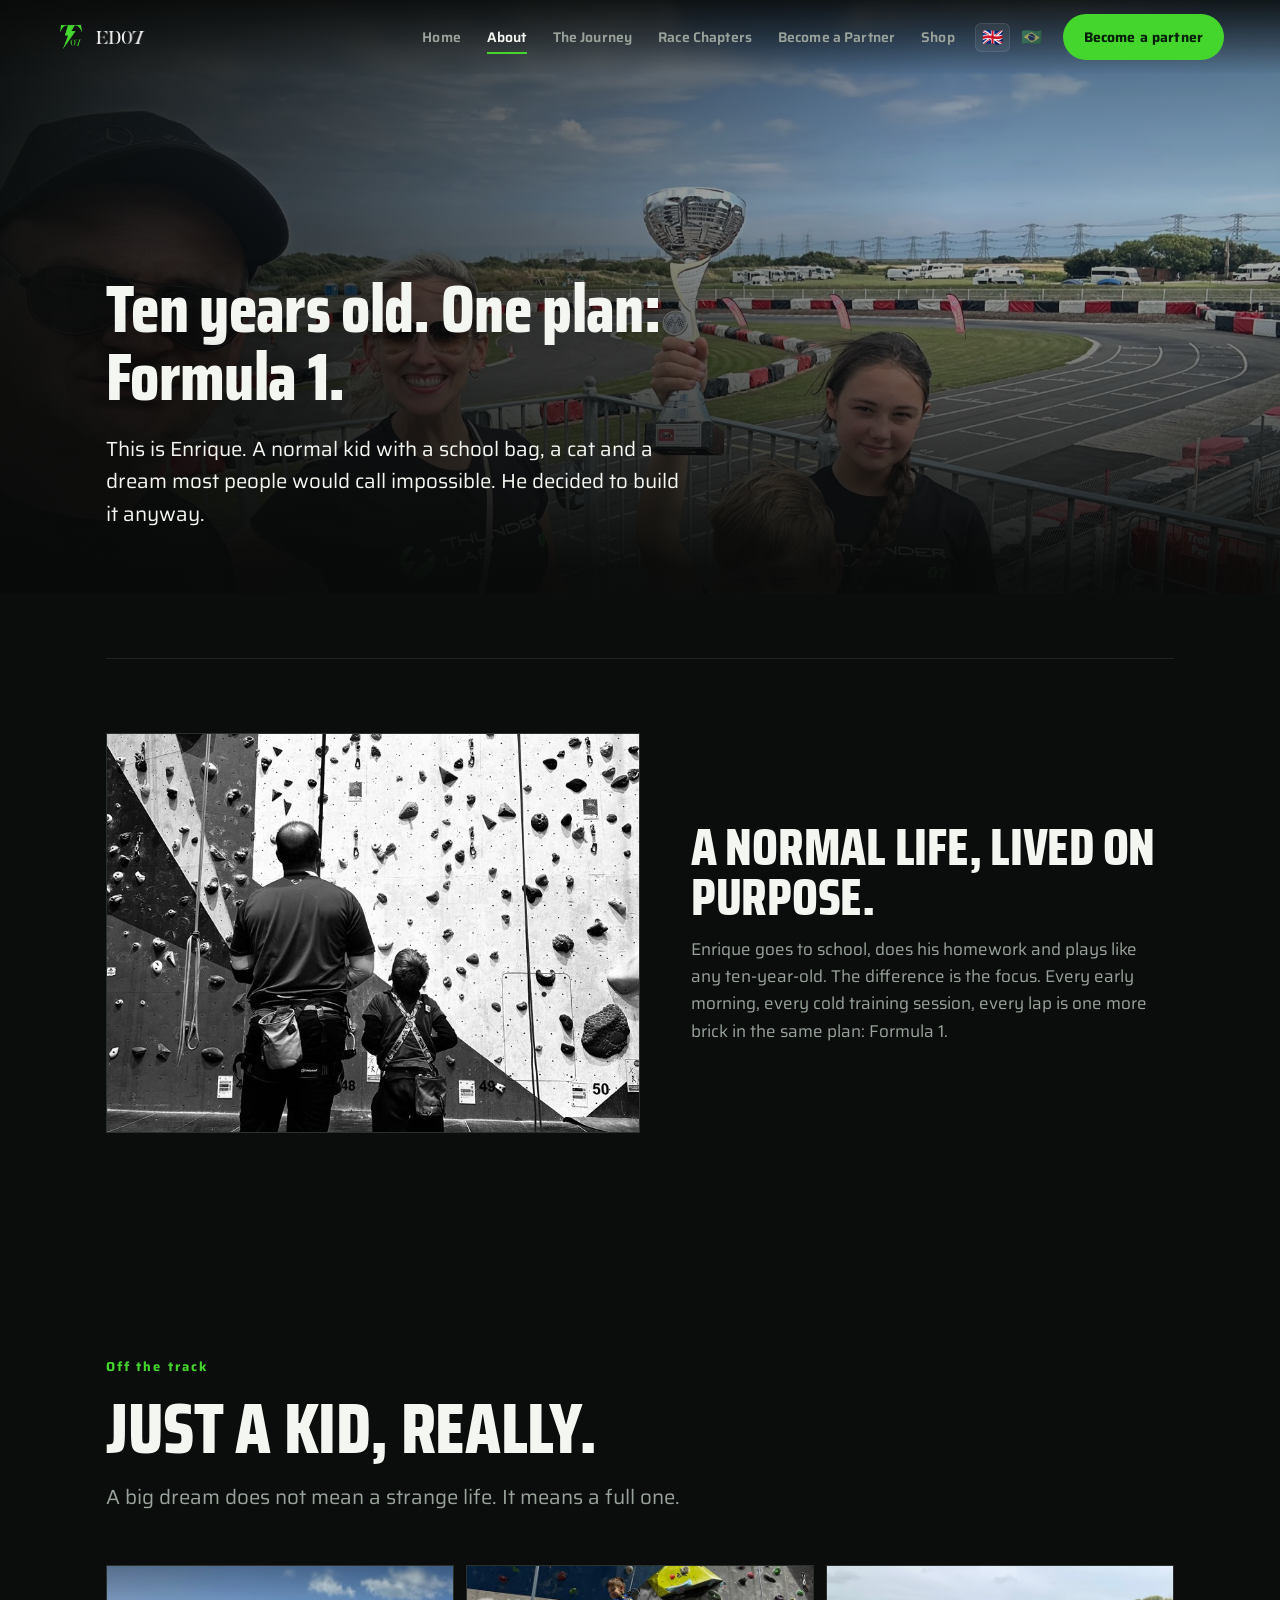
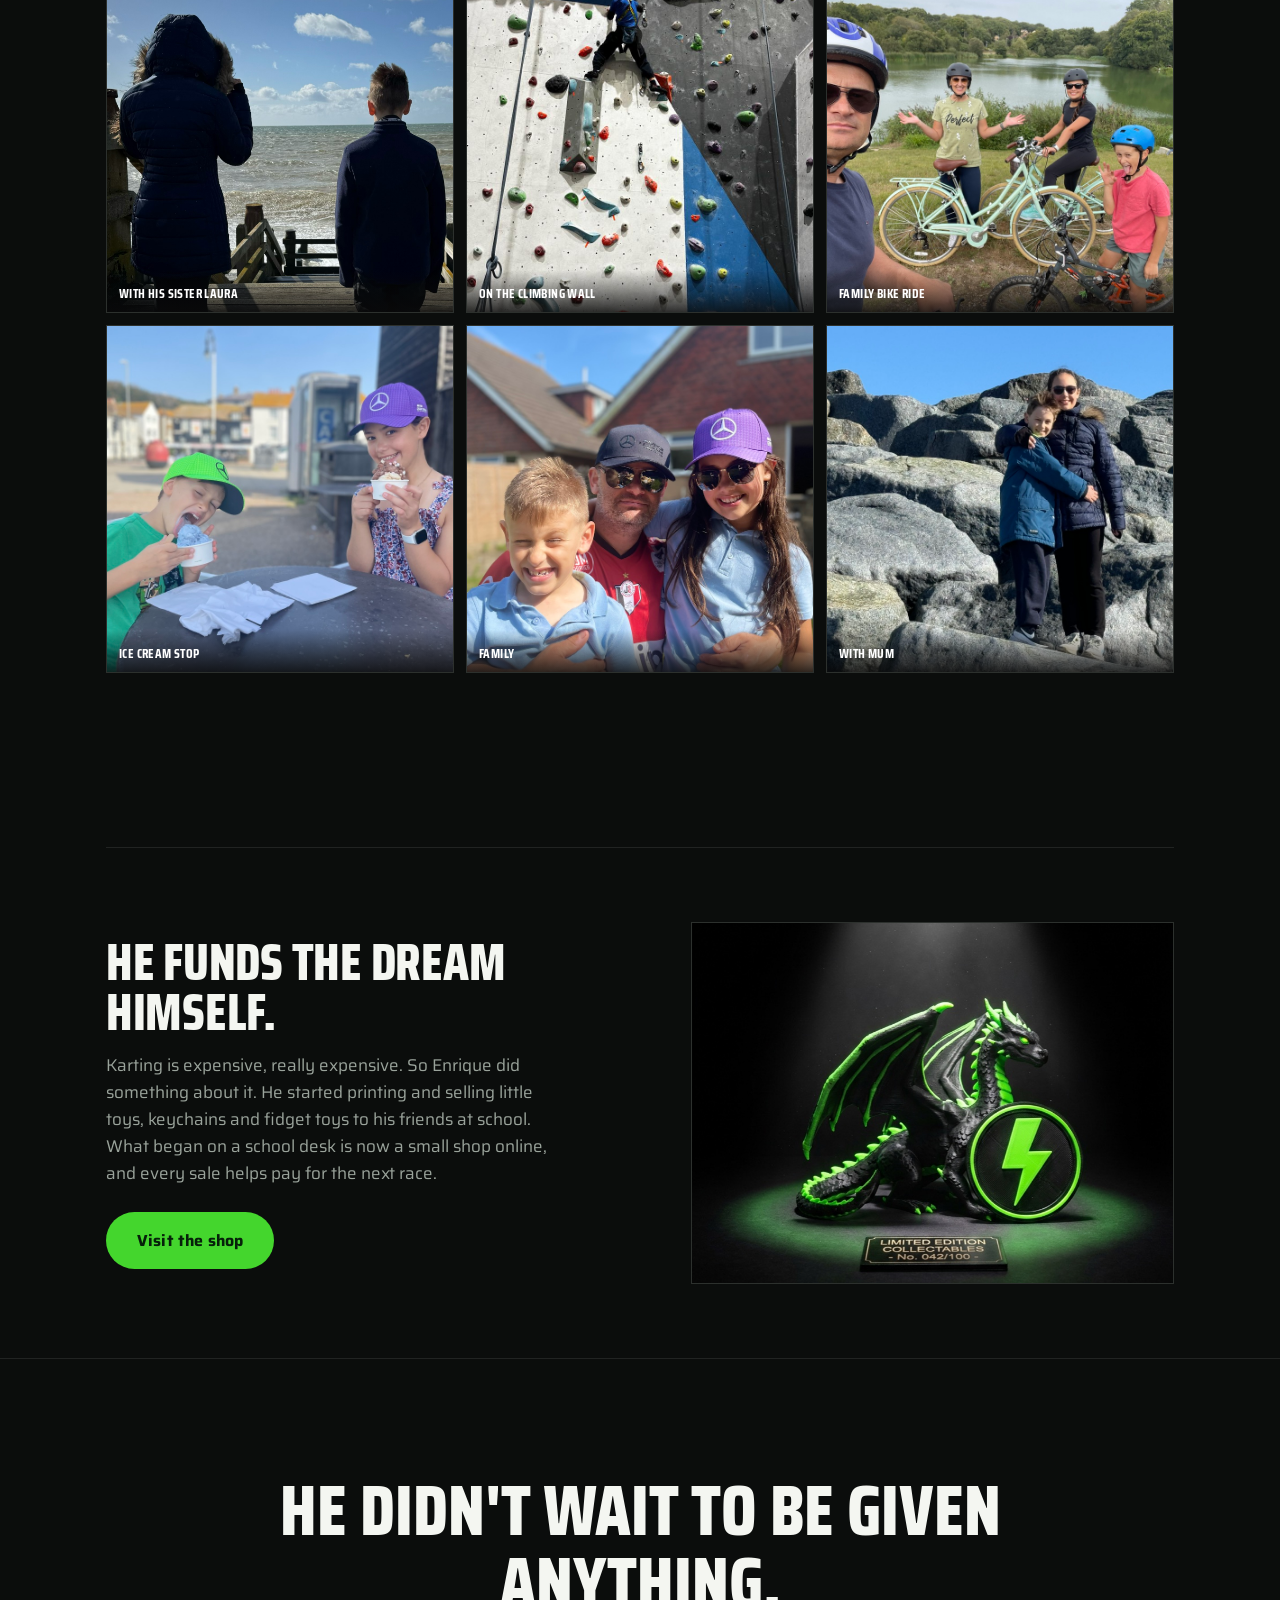
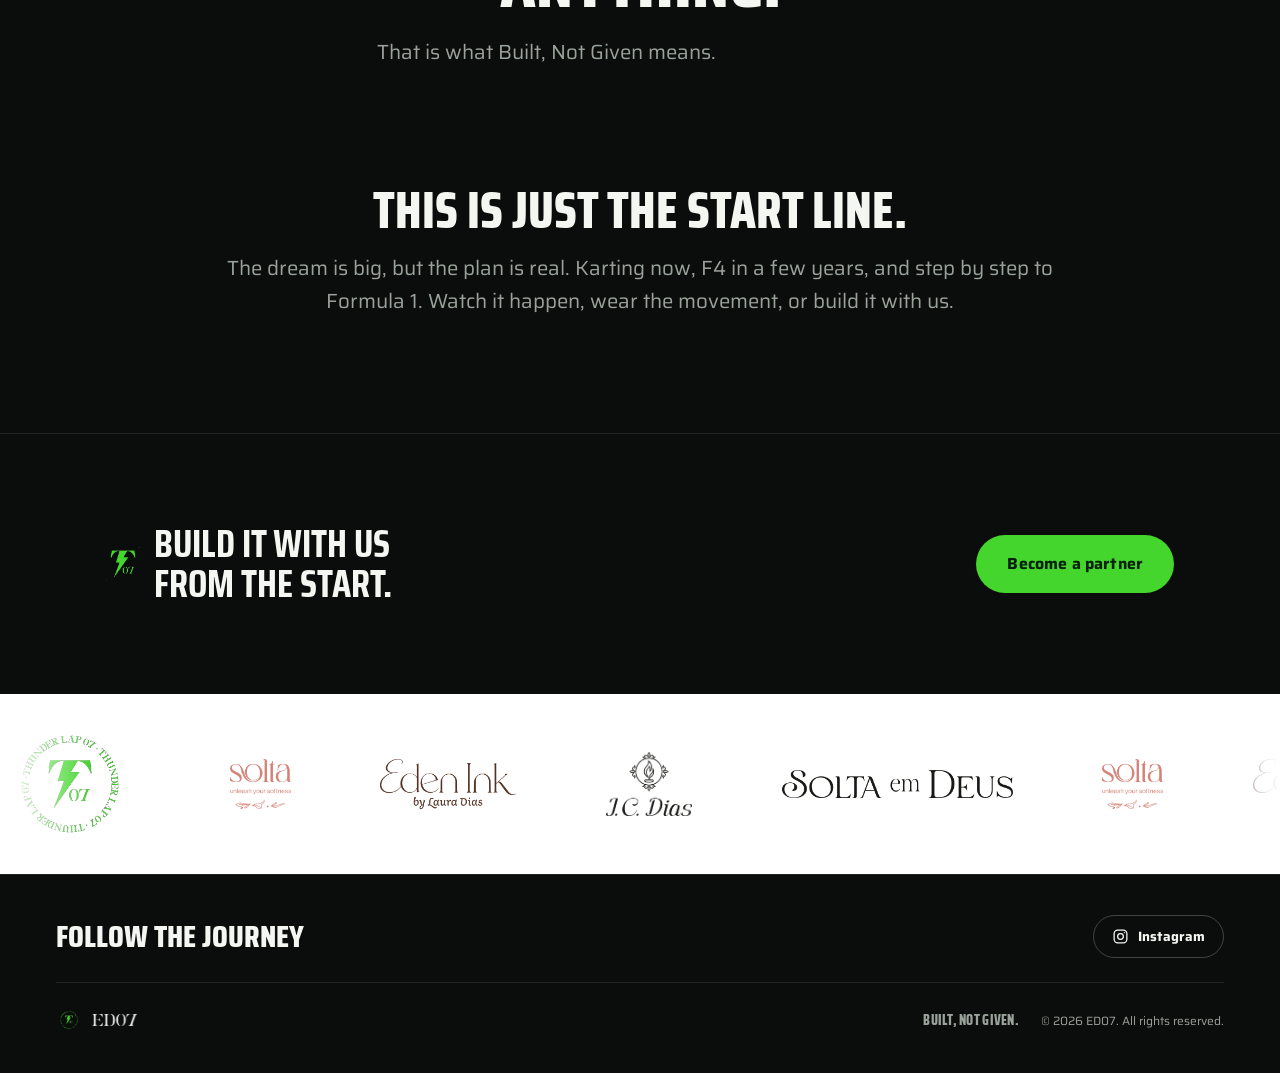
==== commit c3c2a1de: "About: horizontal family hero + climbing photo in normal-life block Co-Authored-By: Claude Opus 4.8 " ====
--- a/about.html
+++ b/about.html
@@ -39,7 +39,7 @@
 
 <!-- HERO -->
 <section class="hero hero-short">
-  <div class="hero-photo"><img src="assets/gateway-hero.jpg" alt="Enrique off the track" style="object-position:68% 14%"></div>
+  <div class="hero-photo"><img src="assets/family-day.jpg" alt="Enrique and his family at the track" style="object-position:50% 32%"></div>
   <div class="hero-grad"></div>
   <div class="wrap hero-inner">
     <h1 class="display" data-reveal="1" data-i18n="ab.h1">Ten years old. One plan: Formula 1.</h1>
@@ -51,7 +51,7 @@
 <main>
   <div class="wrap">
     <section class="prod">
-      <div class="prod-media"><img src="assets/card-enrique.jpg" alt="Enrique at home"></div>
+      <div class="prod-media"><img src="assets/real-climb-dad.jpg" alt="Enrique climbing with his dad"></div>
       <div class="prod-copy">
         <h2 data-i18n="ab.b1.t">A normal life, lived on purpose.</h2>
         <p data-i18n="ab.b1.p">Enrique goes to school, does his homework and plays like any ten-year-old. The difference is the focus. Every early morning, every cold training session, every lap is one more brick in the same plan: Formula 1.</p>
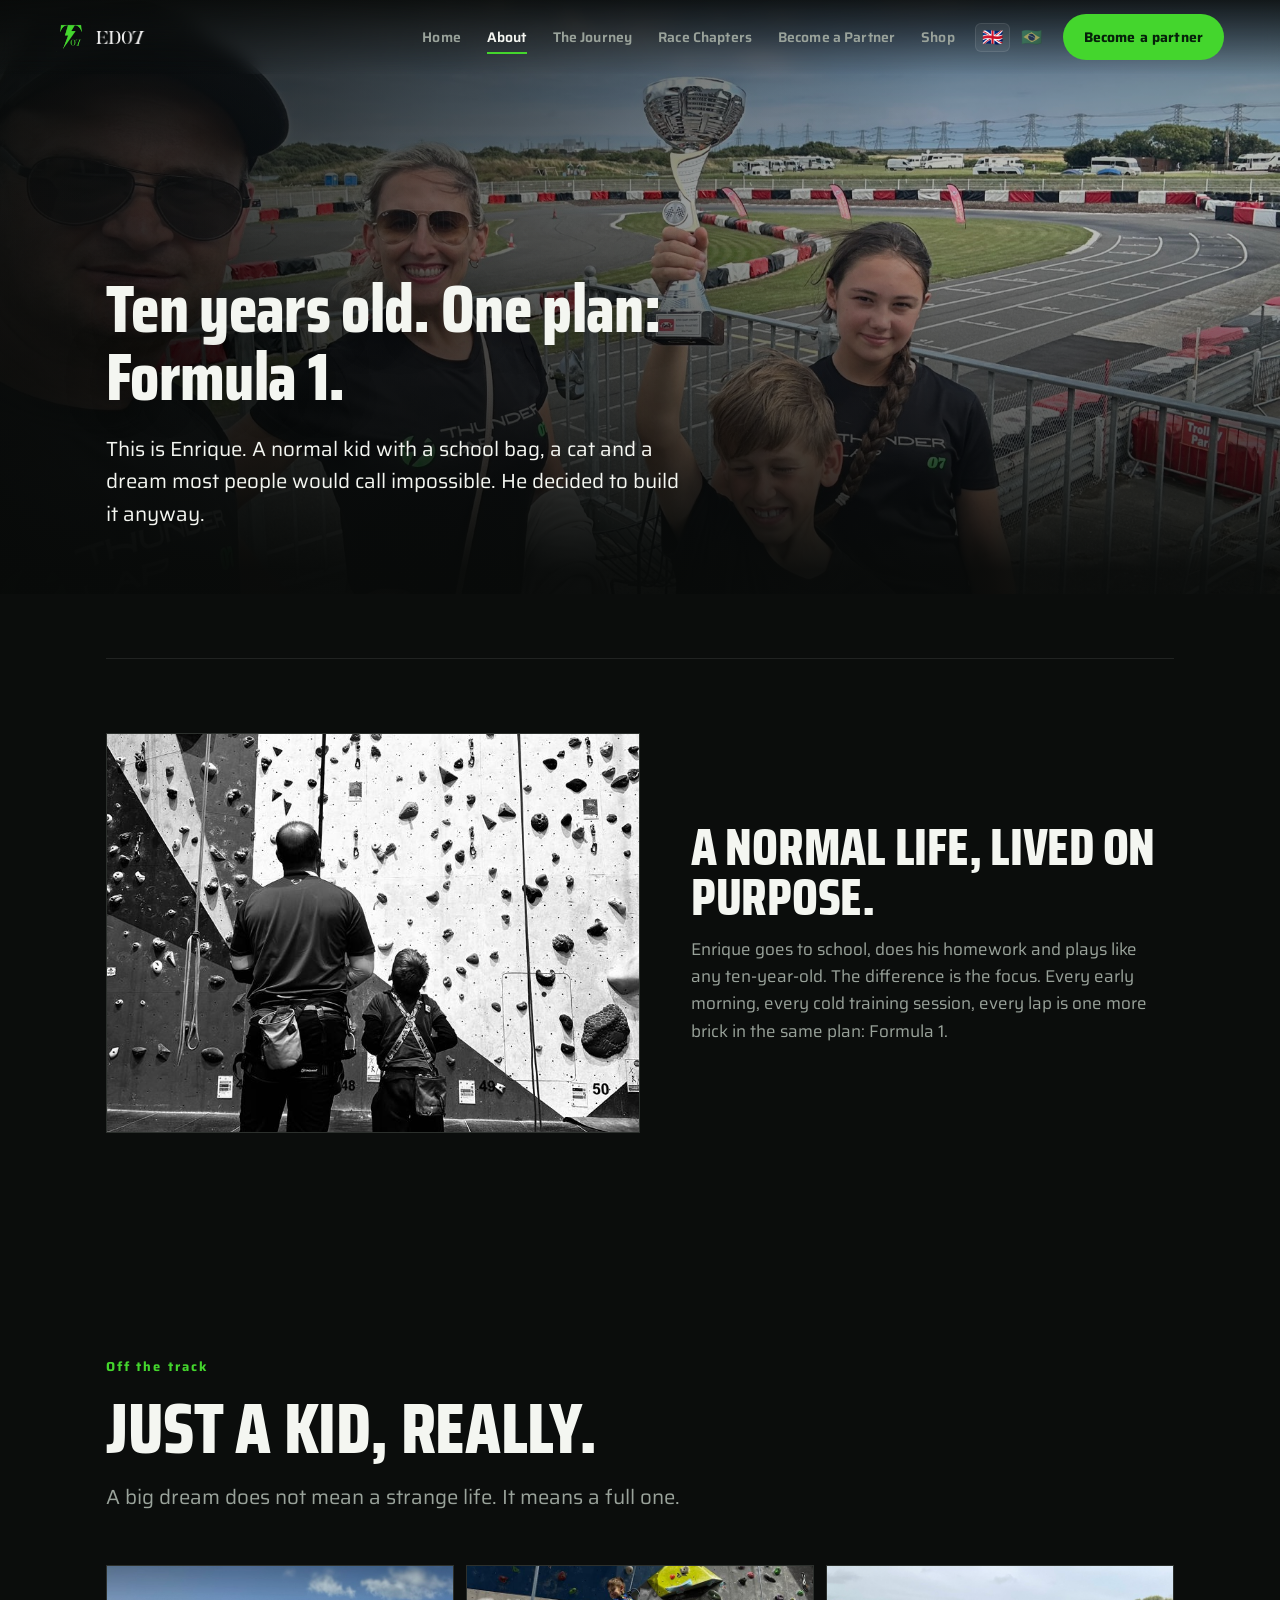
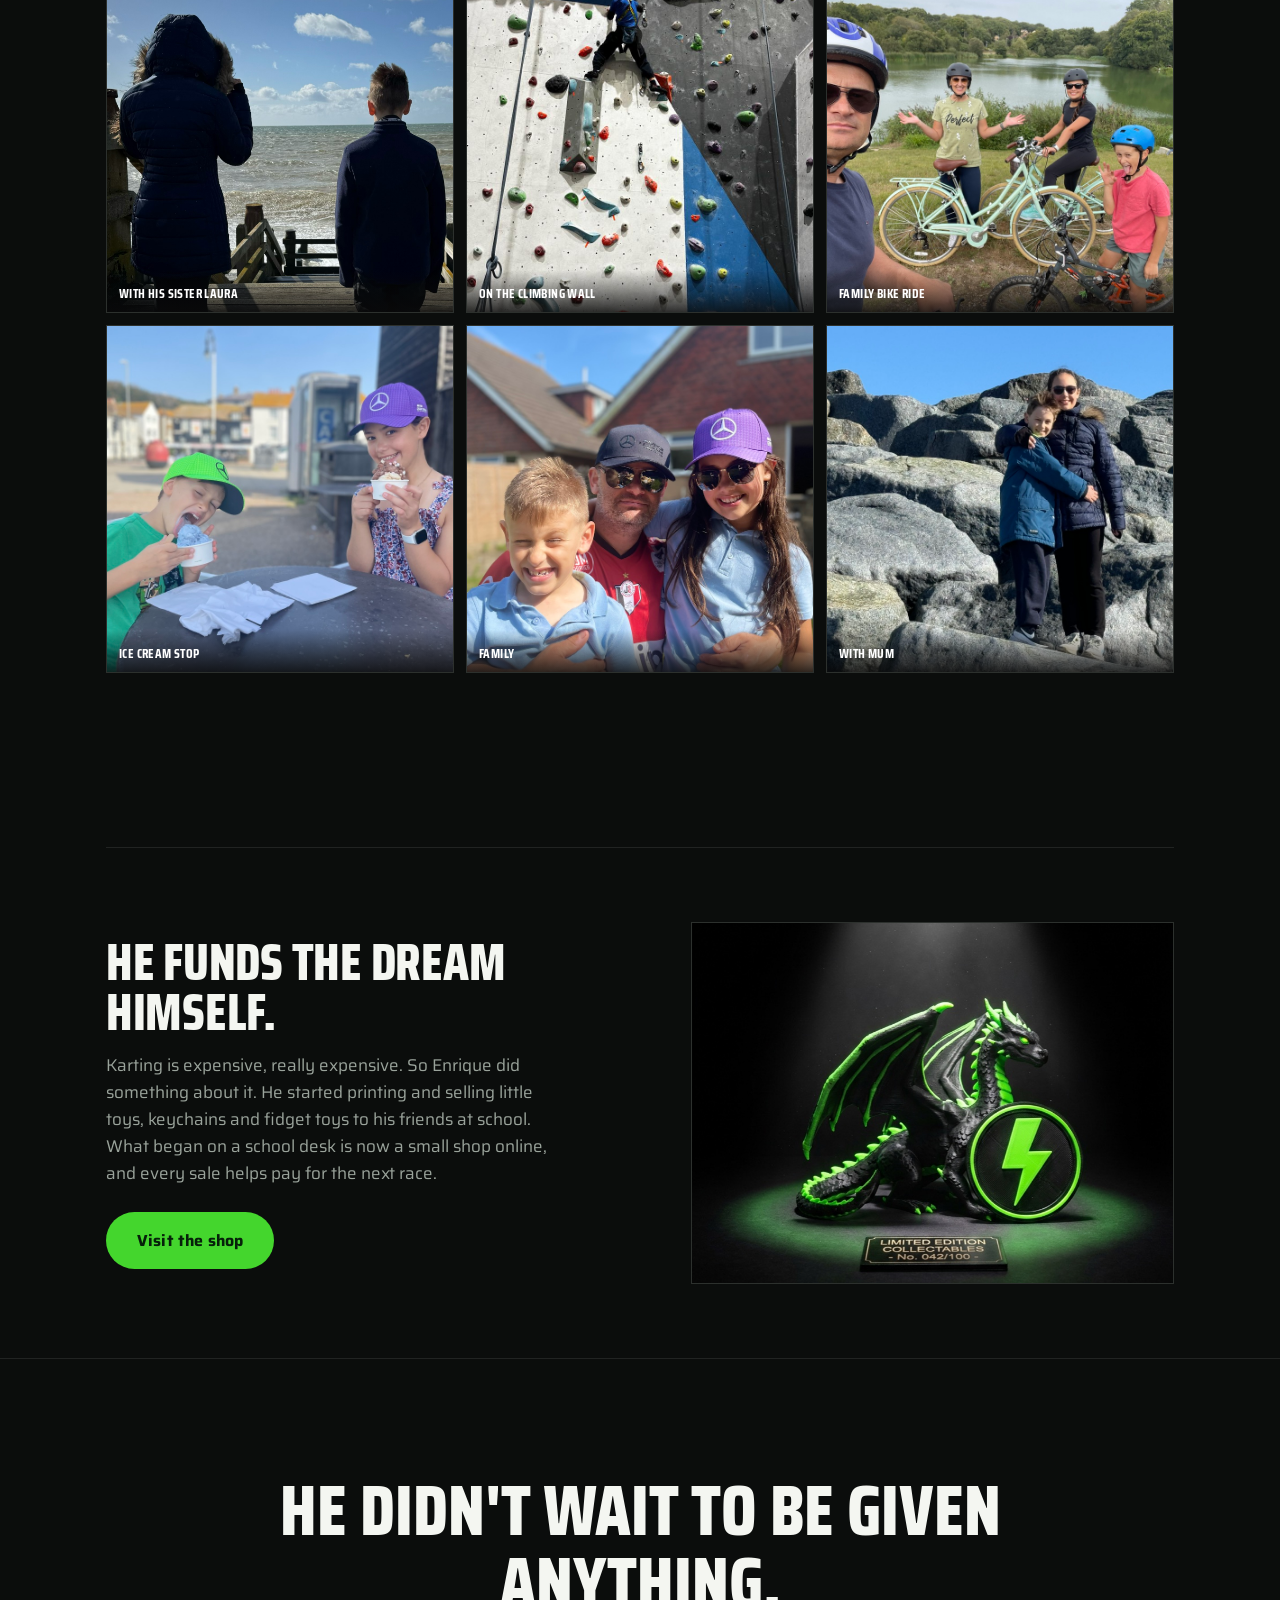
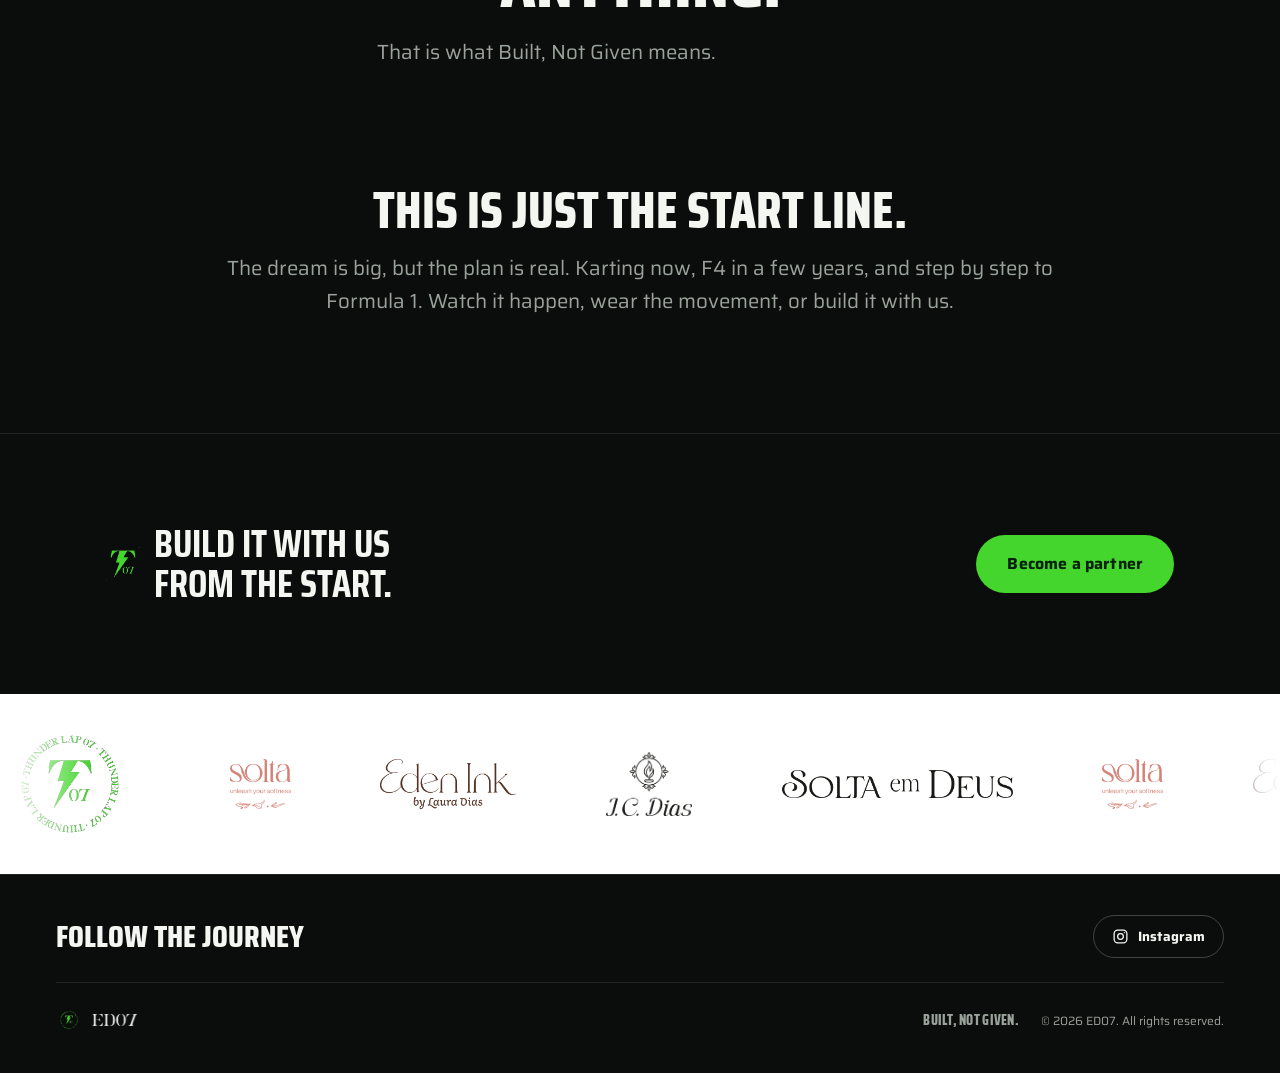
==== commit 9865e896: "About hero: reframe family photo so Enrique is visible Co-Authored-By: Claude Opus 4.8 <noreply@anth" ====
--- a/about.html
+++ b/about.html
@@ -39,7 +39,7 @@
 
 <!-- HERO -->
 <section class="hero hero-short">
-  <div class="hero-photo"><img src="assets/family-day.jpg" alt="Enrique and his family at the track" style="object-position:50% 32%"></div>
+  <div class="hero-photo"><img src="assets/family-day.jpg" alt="Enrique and his family at the track" style="object-position:52% 62%"></div>
   <div class="hero-grad"></div>
   <div class="wrap hero-inner">
     <h1 class="display" data-reveal="1" data-i18n="ab.h1">Ten years old. One plan: Formula 1.</h1>
--- a/ed07.css
+++ b/ed07.css
@@ -205,7 +205,8 @@
 .pp-hero .acts{margin-top:30px;display:flex;gap:14px;flex-wrap:wrap}
 
 .tiers{padding:clamp(54px,8vw,96px) 0}
-.tier-grid{display:grid;grid-template-columns:repeat(auto-fit,minmax(214px,1fr));gap:14px;margin-top:28px}
+.packs-top{margin-top:18px}
+.tier-grid{display:grid;grid-template-columns:repeat(auto-fit,minmax(214px,1fr));gap:14px;margin-top:22px}
 .tier{background:var(--carbon);border:1px solid var(--carbon-line);border-radius:14px;padding:22px 20px;display:flex;flex-direction:column}
 .tier.feat{border-color:var(--lime)}
 .tier .badge{align-self:flex-start;font-size:10px;font-weight:800;letter-spacing:.06em;text-transform:uppercase;color:#06210A;background:var(--lime);padding:3px 9px;border-radius:999px;margin-bottom:10px}
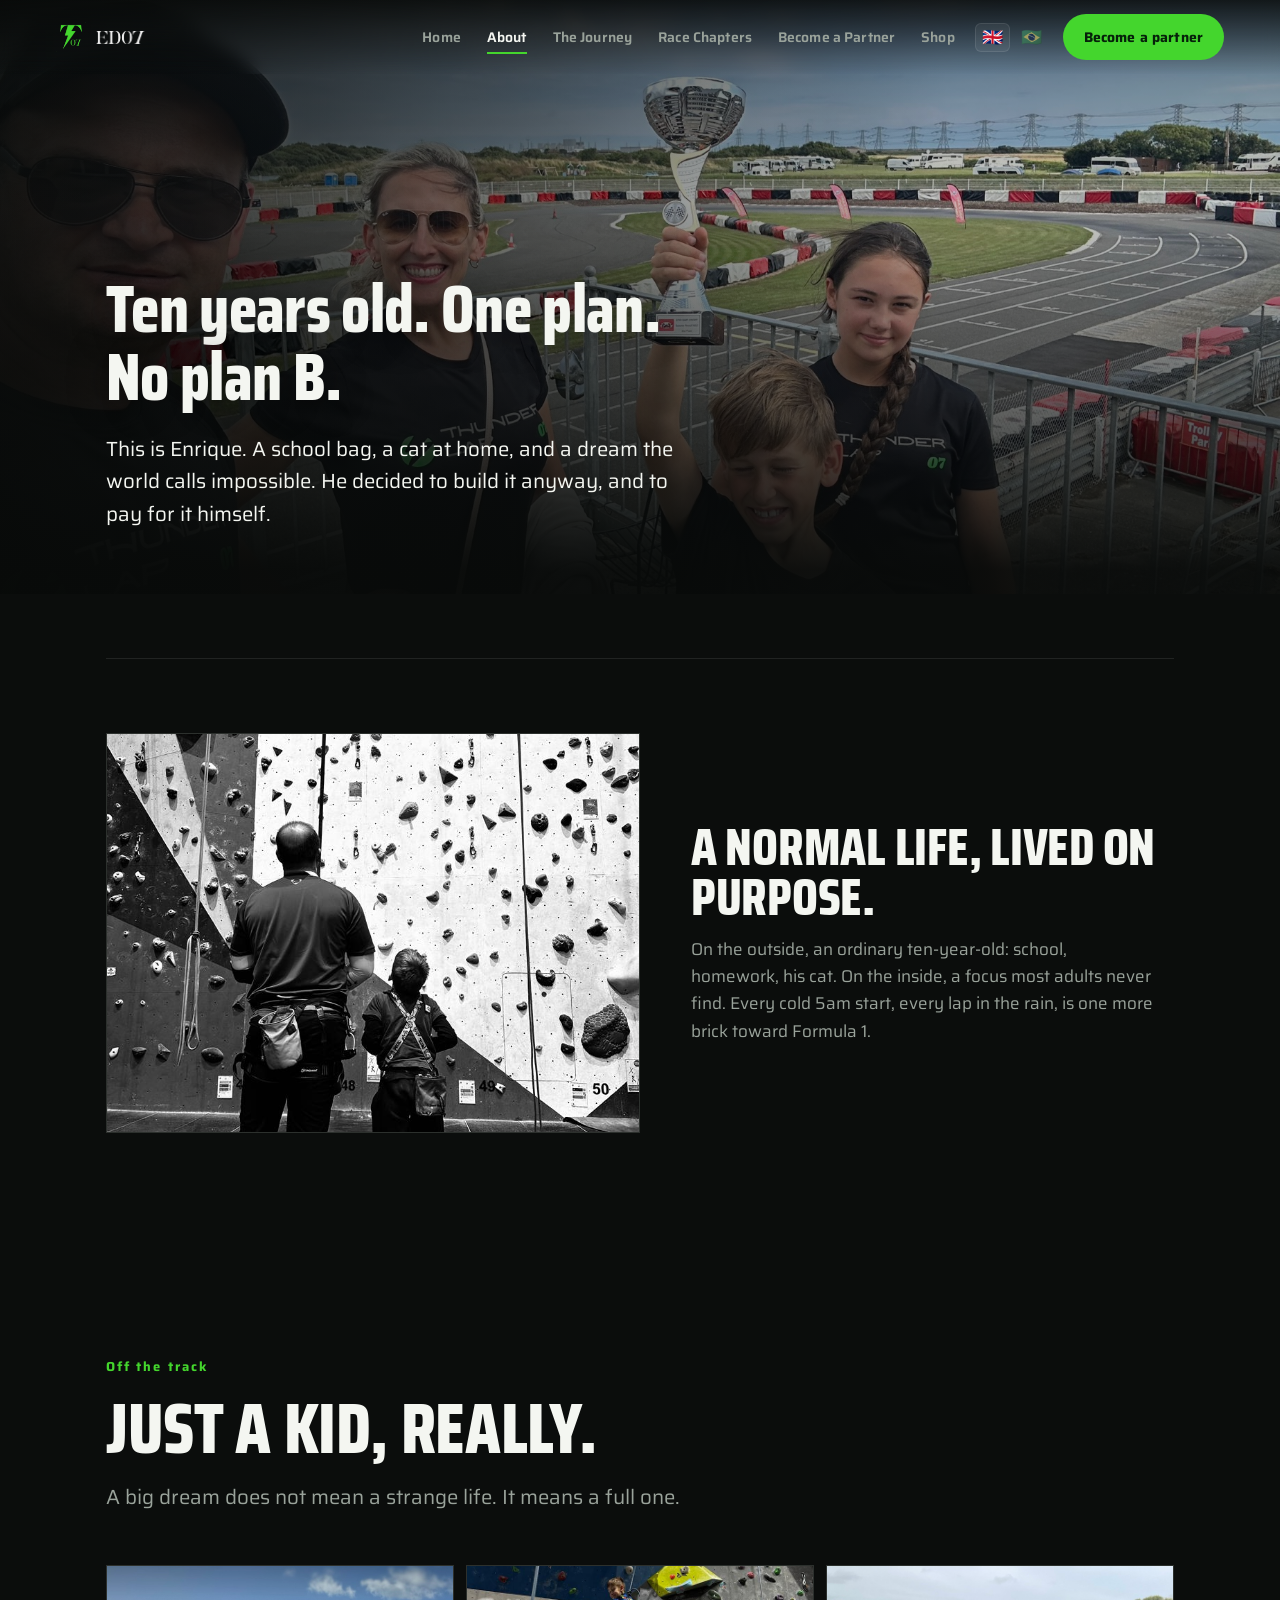
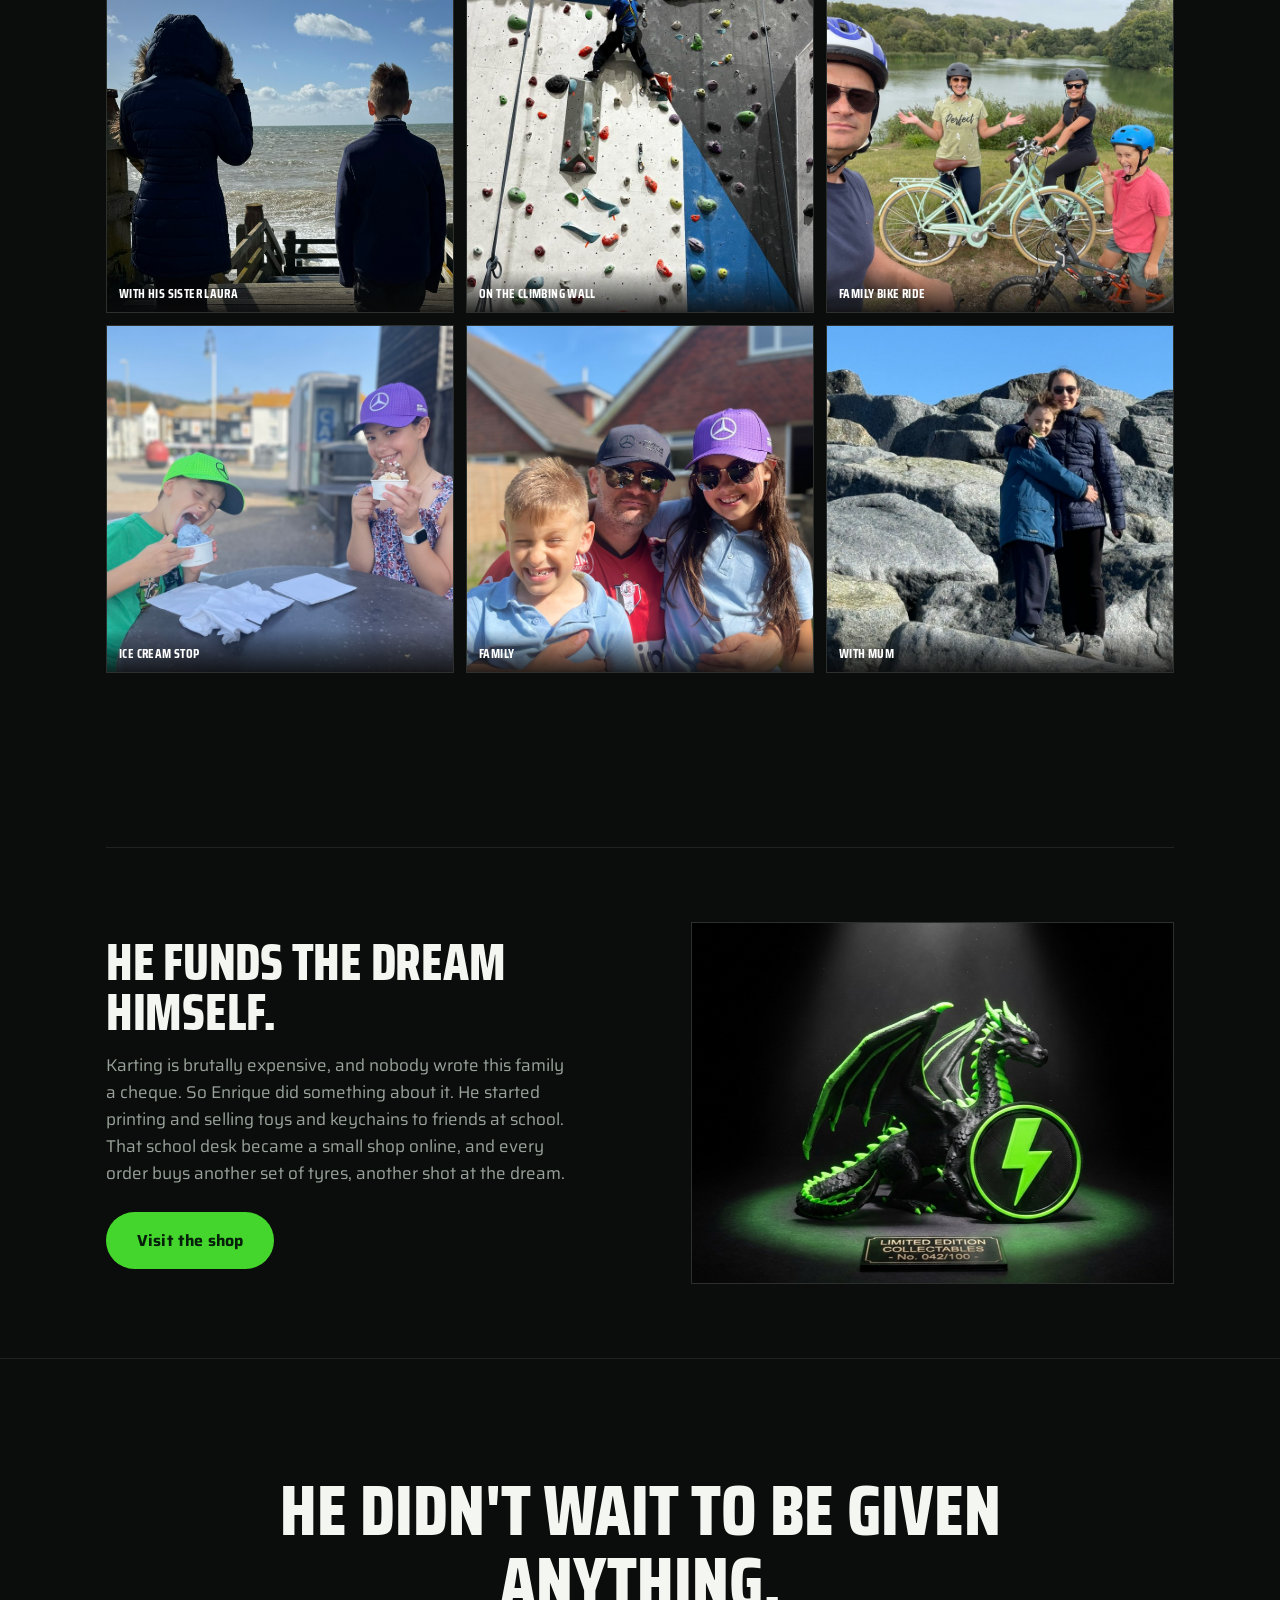
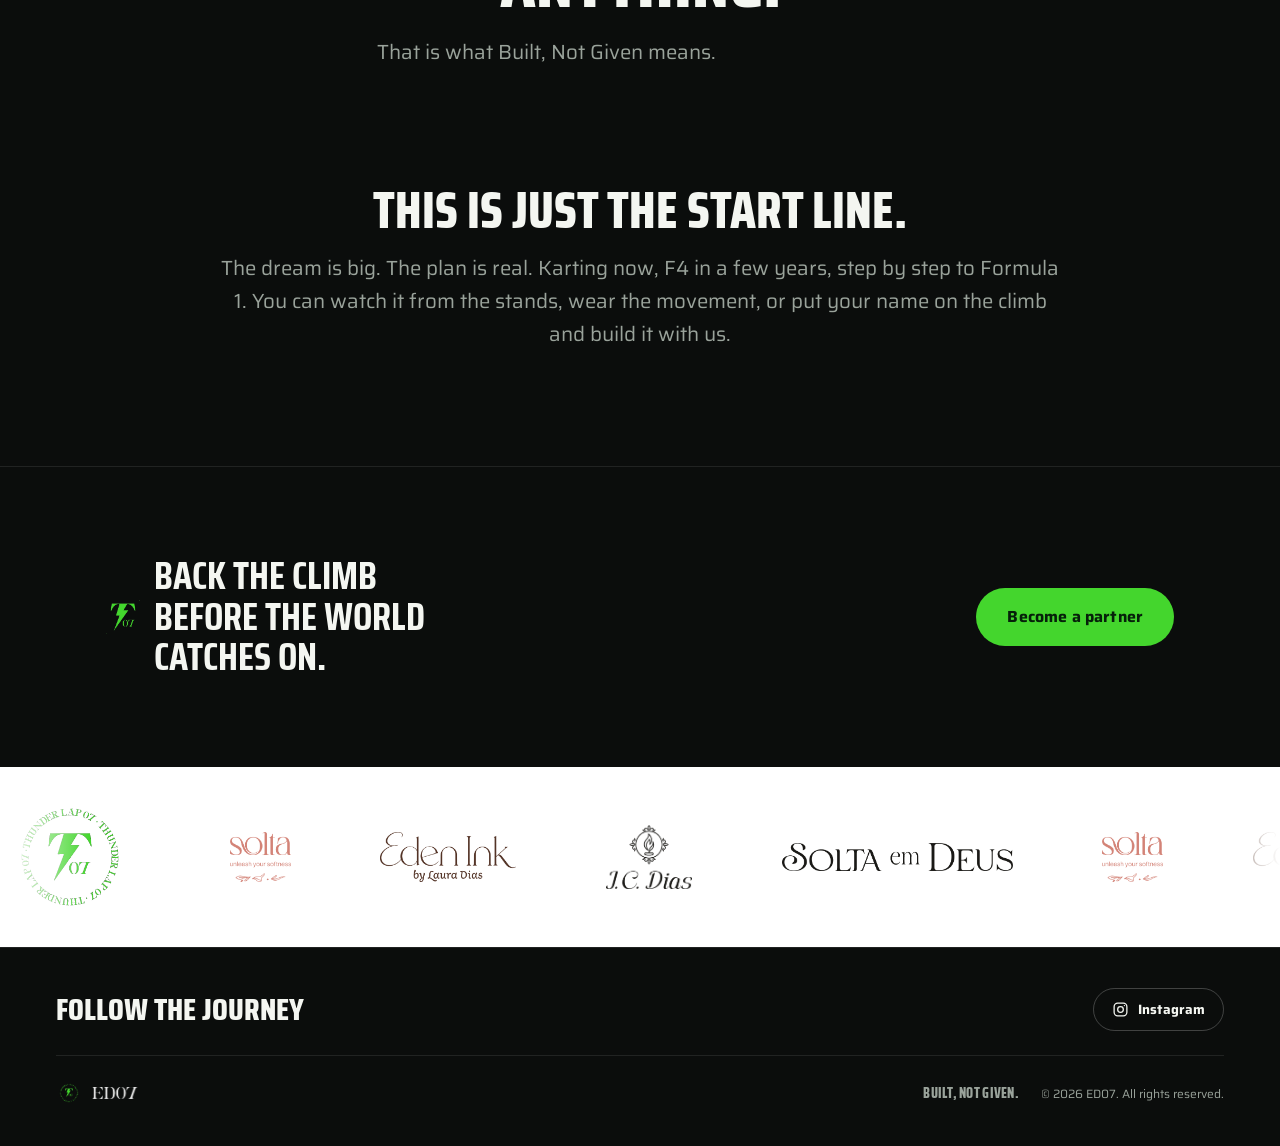
==== commit 35c589b6: "SEO: new titles + meta descriptions, Open Graph/Twitter cards, canonical, favicon, robots.txt and si" ====
--- a/about.html
+++ b/about.html
@@ -3,8 +3,22 @@
 <head>
 <meta charset="UTF-8">
 <meta name="viewport" content="width=device-width, initial-scale=1.0">
-<title>About — ED07</title>
-<meta name="description" content="A ten-year-old with one plan: Formula 1. The story of Enrique, and why it is Built, Not Given.">
+<title>About Enrique | ED07 | Built, Not Given</title>
+<meta name="description" content="The story of Enrique Dias: a normal ten-year-old with one plan, Formula 1, who builds and pays for the dream himself. This is Built, Not Given.">
+<meta property="og:type" content="website">
+<meta property="og:site_name" content="ED07">
+<meta property="og:locale" content="en_GB">
+<meta property="og:title" content="About Enrique | ED07">
+<meta property="og:description" content="The story of Enrique Dias: a normal ten-year-old with one plan, Formula 1, who builds and pays for the dream himself. This is Built, Not Given.">
+<meta property="og:url" content="https://www.ed07.com/about.html">
+<meta property="og:image" content="https://www.ed07.com/assets/gateway-hero.jpg">
+<meta name="twitter:card" content="summary_large_image">
+<meta name="twitter:title" content="About Enrique | ED07">
+<meta name="twitter:description" content="The story of Enrique Dias: a normal ten-year-old with one plan, Formula 1, who builds and pays for the dream himself. This is Built, Not Given.">
+<meta name="twitter:image" content="https://www.ed07.com/assets/gateway-hero.jpg">
+<link rel="canonical" href="https://www.ed07.com/about.html">
+<link rel="icon" type="image/png" href="assets/ed07-mark-green.png">
+<meta name="theme-color" content="#0B0D0C">
 <link rel="preconnect" href="https://fonts.googleapis.com">
 <link rel="preconnect" href="https://fonts.gstatic.com" crossorigin>
 <link href="https://fonts.googleapis.com/css2?family=Saira:wght@400;600;700&family=Saira+Condensed:wght@700;800&display=swap" rel="stylesheet">
--- a/ed07.css
+++ b/ed07.css
@@ -121,6 +121,15 @@
 @keyframes cue{0%,100%{transform:scaleY(.4);opacity:.4;transform-origin:top}50%{transform:scaleY(1);opacity:1}}
 
 /* ---------- home: where to next (index list) ---------- */
+.bng{padding:clamp(60px,9vw,120px) 0;border-top:1px solid var(--carbon-line)}
+.bng-h{font-family:var(--fdisp);font-weight:800;text-transform:uppercase;font-size:clamp(30px,6vw,60px);line-height:.98;color:var(--ink);margin:10px 0 clamp(26px,4vw,48px)}
+.bng-grid{display:grid;grid-template-columns:1fr .85fr;gap:clamp(28px,5vw,60px);align-items:center}
+.bng-copy p{color:var(--ink-soft);font-size:clamp(15px,1.5vw,18px);line-height:1.7;margin-bottom:16px;max-width:56ch}
+.bng-copy .btn{margin-top:12px}
+.bng-media{display:grid;grid-template-columns:1fr 1fr;gap:12px}
+.bng-media .bm{border-radius:14px;overflow:hidden;aspect-ratio:3/4;background:var(--carbon)}
+.bng-media .bm img{width:100%;height:100%;object-fit:cover}
+@media(max-width:760px){.bng-grid{grid-template-columns:1fr}.bng-media{max-width:440px}}
 .next{padding:clamp(60px,9vw,120px) 0;border-top:1px solid var(--carbon-line)}
 .sec-label{font-family:var(--fbody);font-weight:700;font-size:13px;letter-spacing:.14em;color:var(--lime);margin-bottom:28px}
 .idx{display:flex;flex-direction:column}
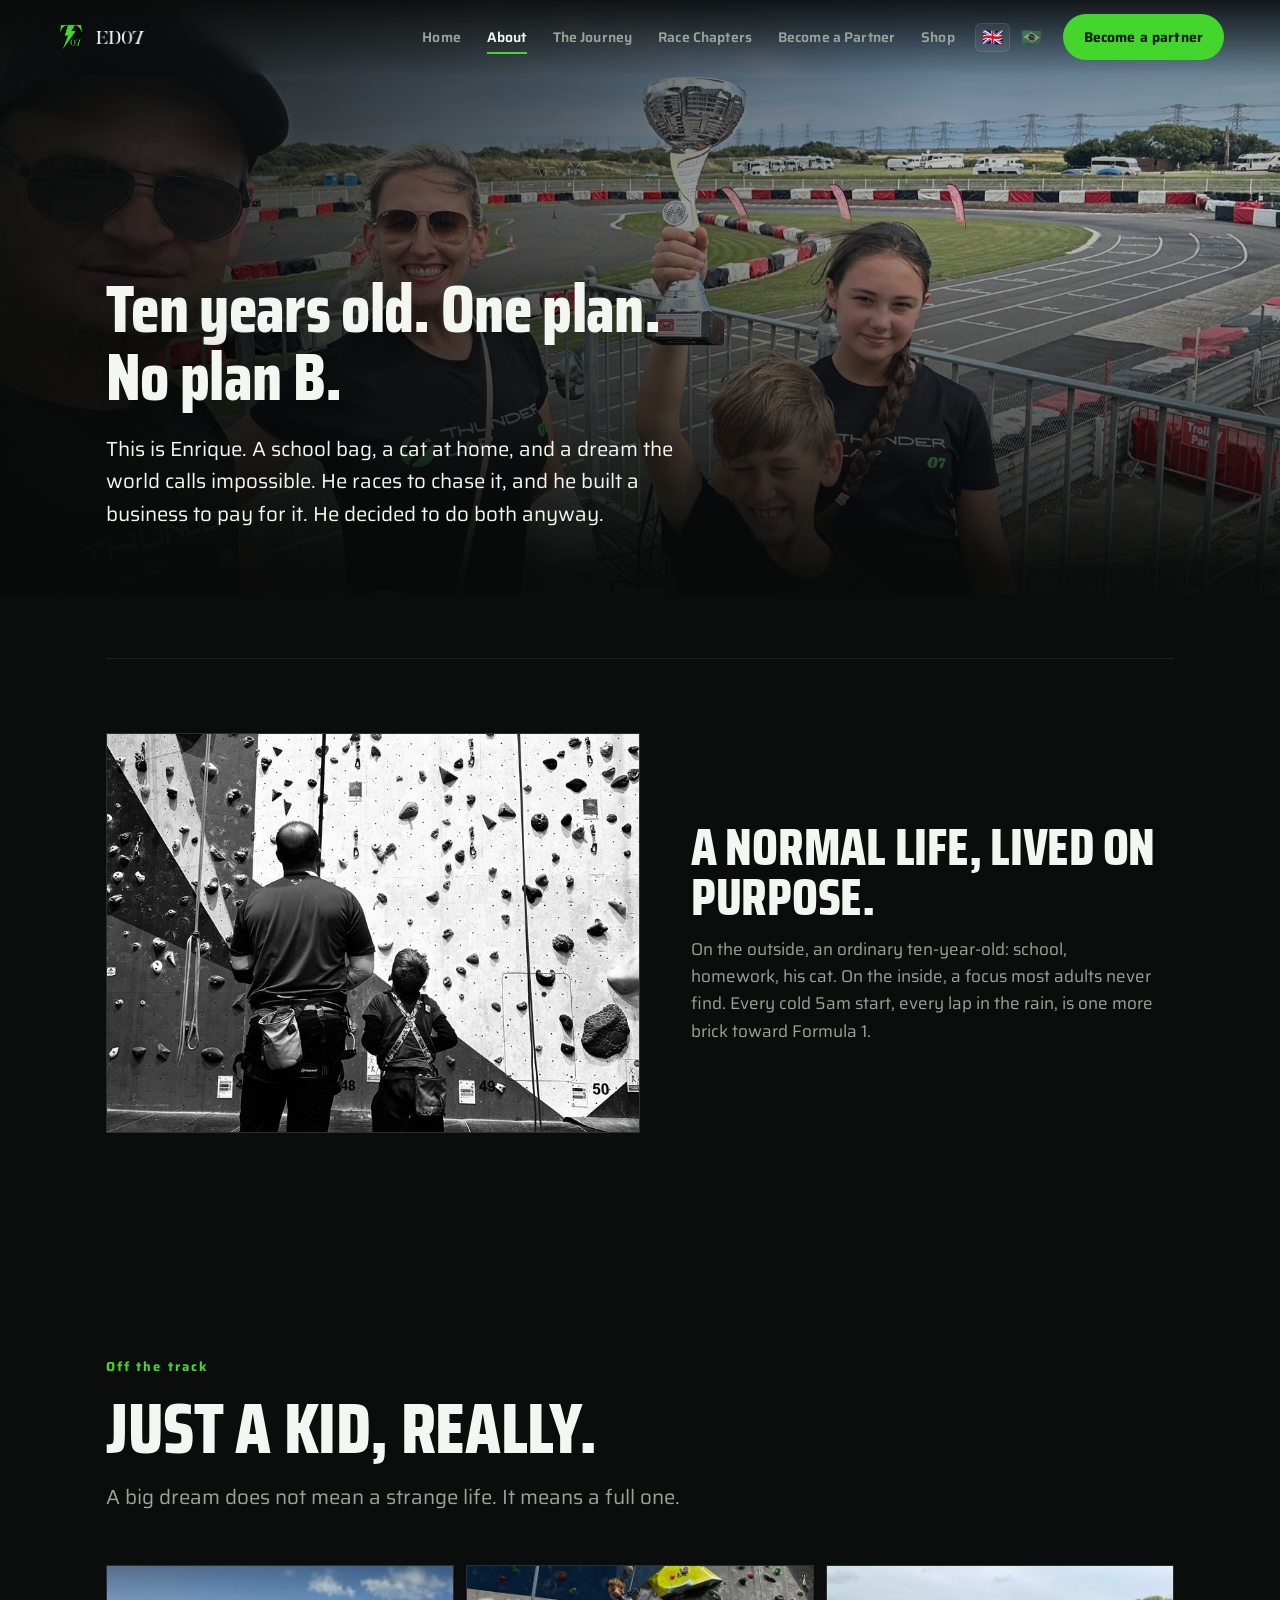
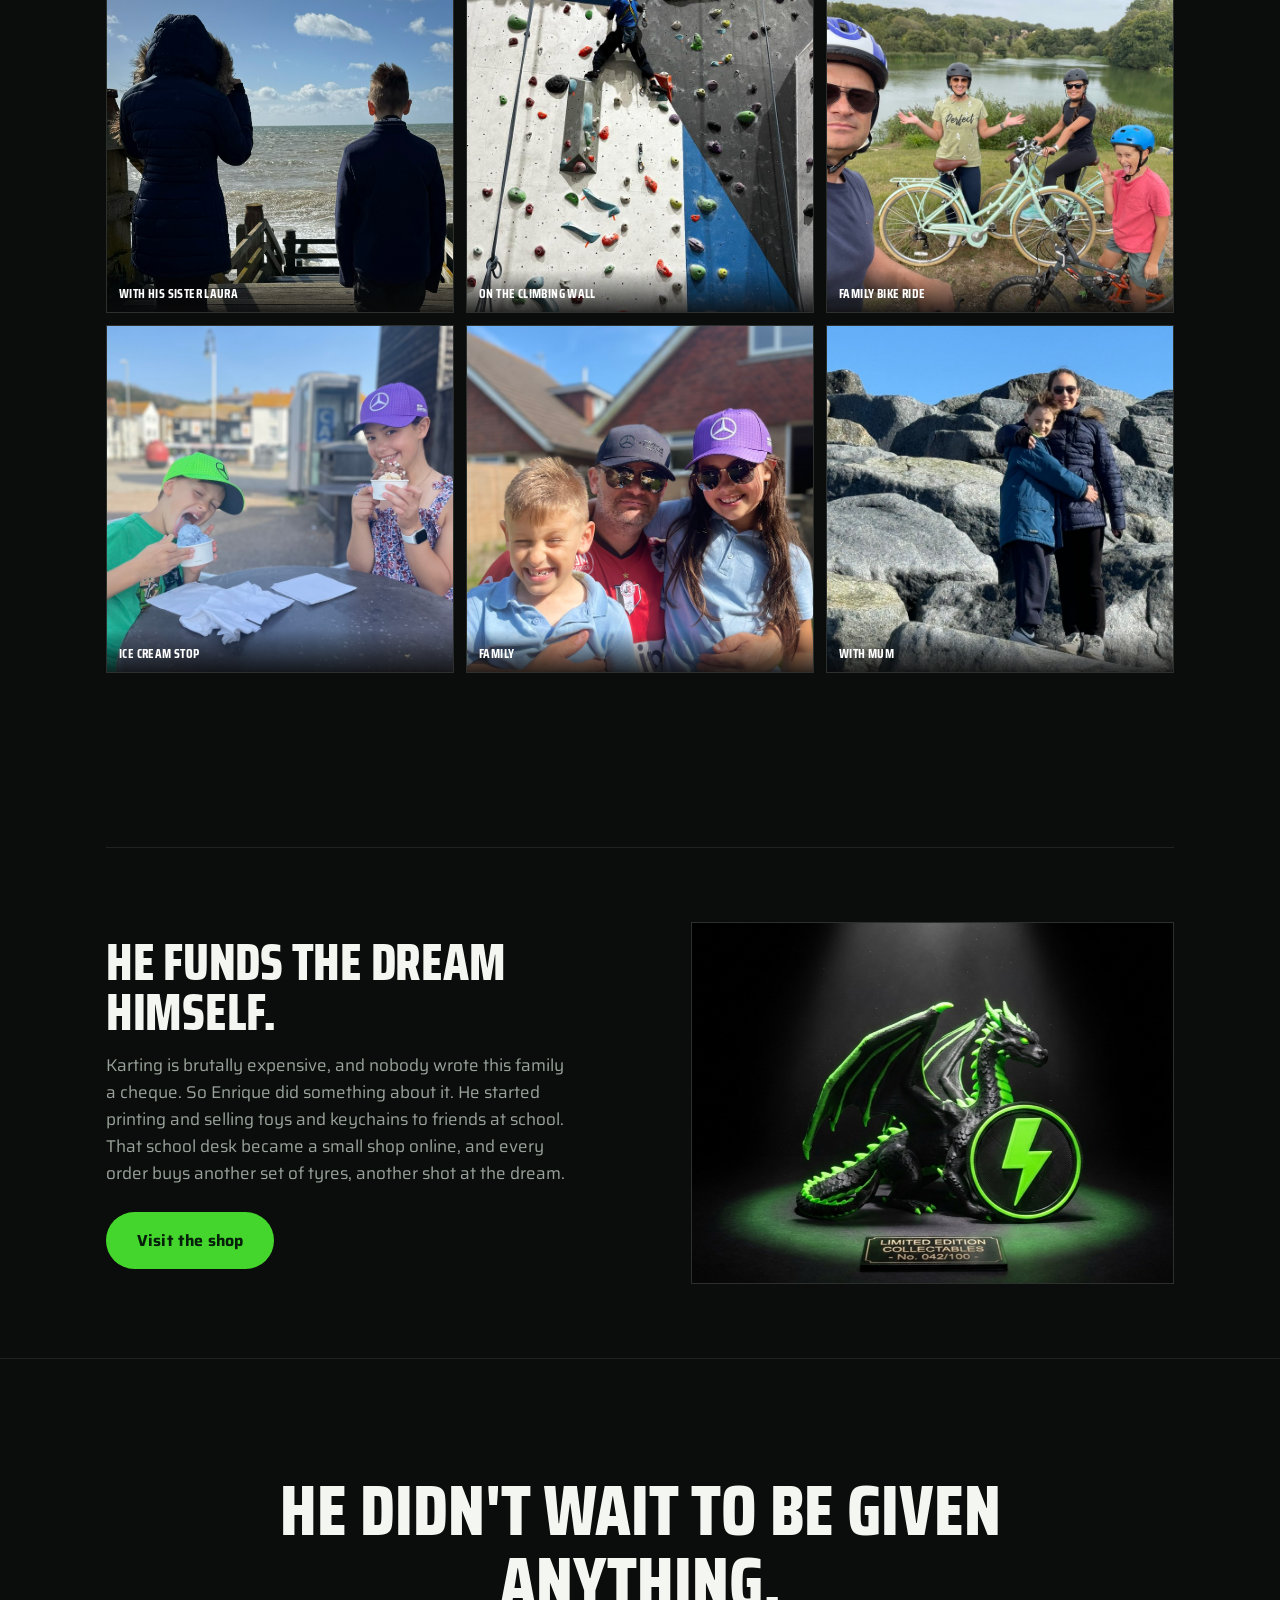
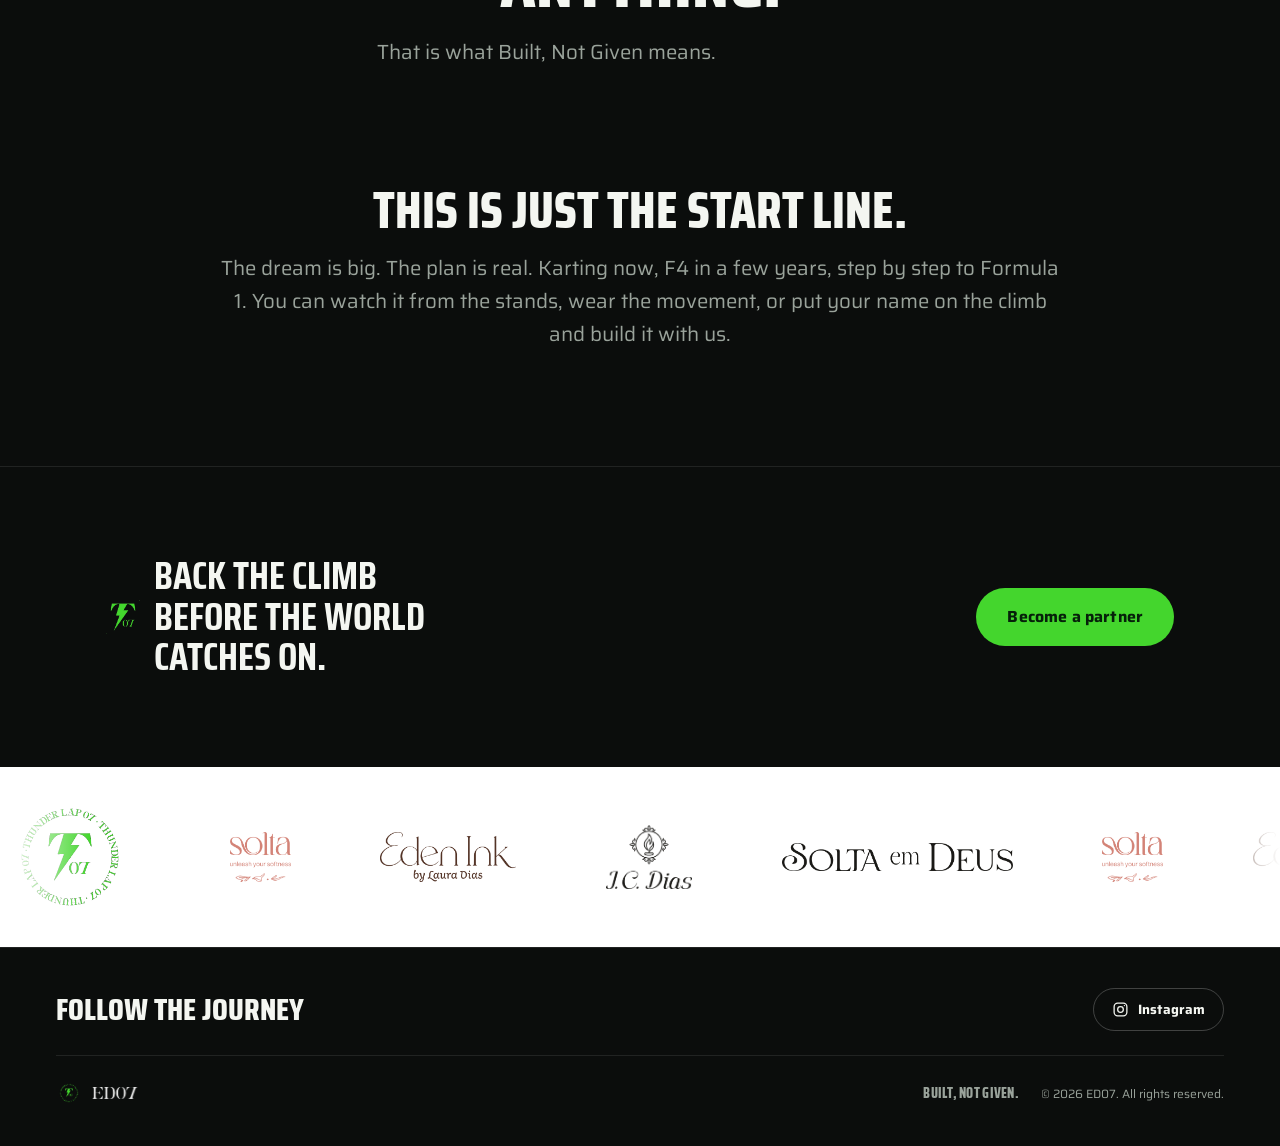
==== commit 1f4fdbed: "Cache-bust ed07.css (?v=20261018) so the About hero fix loads without hard refresh Co-Authored-By: C" ====
--- a/about.html
+++ b/about.html
@@ -22,7 +22,7 @@
 <link rel="preconnect" href="https://fonts.googleapis.com">
 <link rel="preconnect" href="https://fonts.gstatic.com" crossorigin>
 <link href="https://fonts.googleapis.com/css2?family=Saira:wght@400;600;700&family=Saira+Condensed:wght@700;800&display=swap" rel="stylesheet">
-<link rel="stylesheet" href="ed07.css">
+<link rel="stylesheet" href="ed07.css?v=20261018">
 </head>
 <body>
 
--- a/ed07.css
+++ b/ed07.css
@@ -100,7 +100,9 @@
 /* ---------- hero (home) ---------- */
 .hero{position:relative;min-height:100svh;display:flex;align-items:flex-end;overflow:hidden}
 .hero-photo{position:absolute;inset:0;z-index:0}
-.hero-photo img{width:100%;height:100%;object-fit:cover;object-position:72% 50%}
+.hero-photo img{position:absolute;inset:0;width:100%;height:100%;object-fit:cover;object-position:72% 50%}
+.hero-photo .hero-bg{object-fit:cover;object-position:62% 42%;filter:blur(30px) brightness(.45) saturate(.9);transform:scale(1.12)}
+.hero-photo .hero-fg{object-fit:contain;object-position:50% 46%}
 .hero-grad{position:absolute;inset:0;z-index:1;
   background:
    linear-gradient(to top,rgba(8,10,9,.97) 4%,rgba(8,10,9,.55) 38%,rgba(8,10,9,.2) 66%,rgba(8,10,9,.5) 100%),
@@ -352,7 +354,7 @@
 }
 @media(max-width:480px){
   .art-grid{grid-template-columns:1fr 1fr;gap:16px}
-  .hero-photo img{object-position:65% 50%}
+  .hero-photo .hero-fg{object-position:65% 50%}
 }
 
 /* ---------- about ---------- */
@@ -371,7 +373,8 @@
 
 /* ---------- mobile hero ---------- */
 @media(max-width:600px){
-  .hero-photo img{object-position:56% 36%}
+  .hero-photo .hero-bg{display:none}
+  .hero-photo .hero-fg{object-fit:cover;object-position:56% 36%}
   .hero h1{font-size:clamp(2.9rem,15vw,4rem)}
   .hero-sub{font-size:1.02rem;margin-top:16px;max-width:32ch}
   .hero-id{margin-top:10px;font-size:13px}
